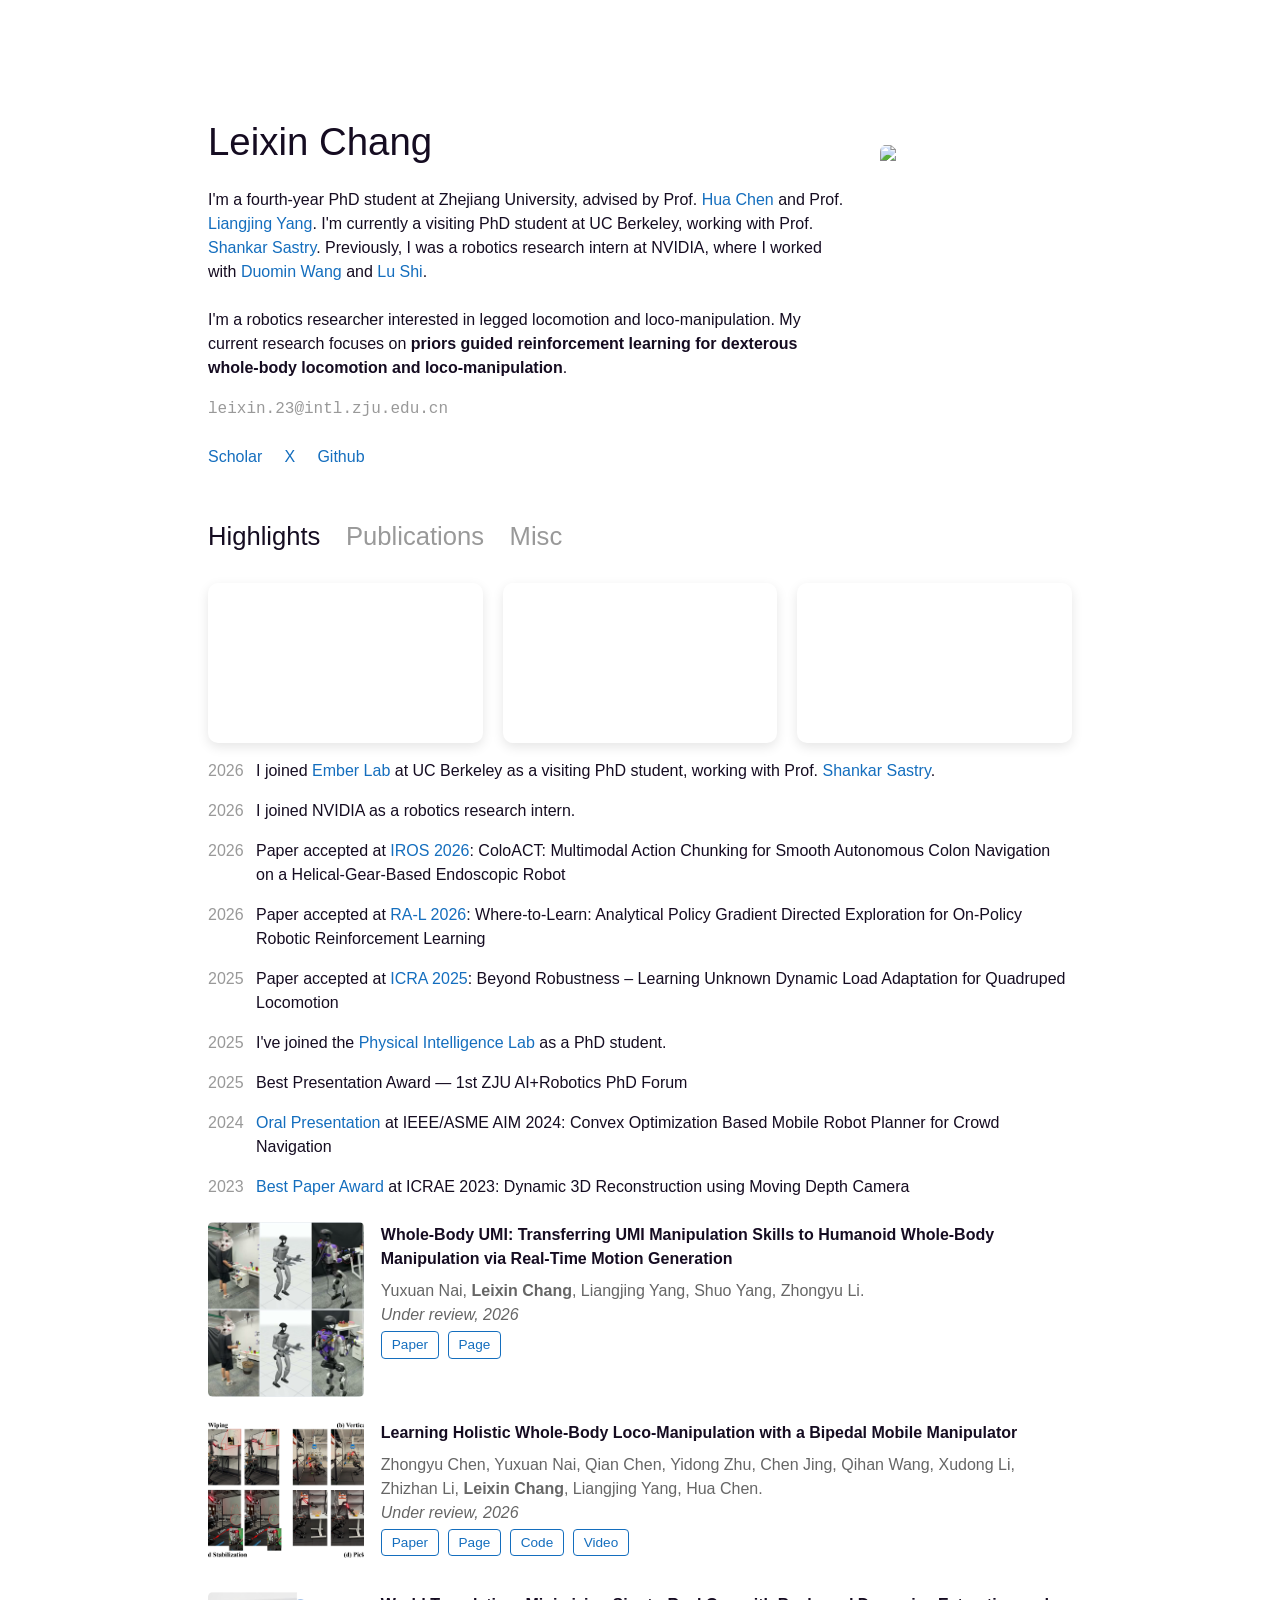
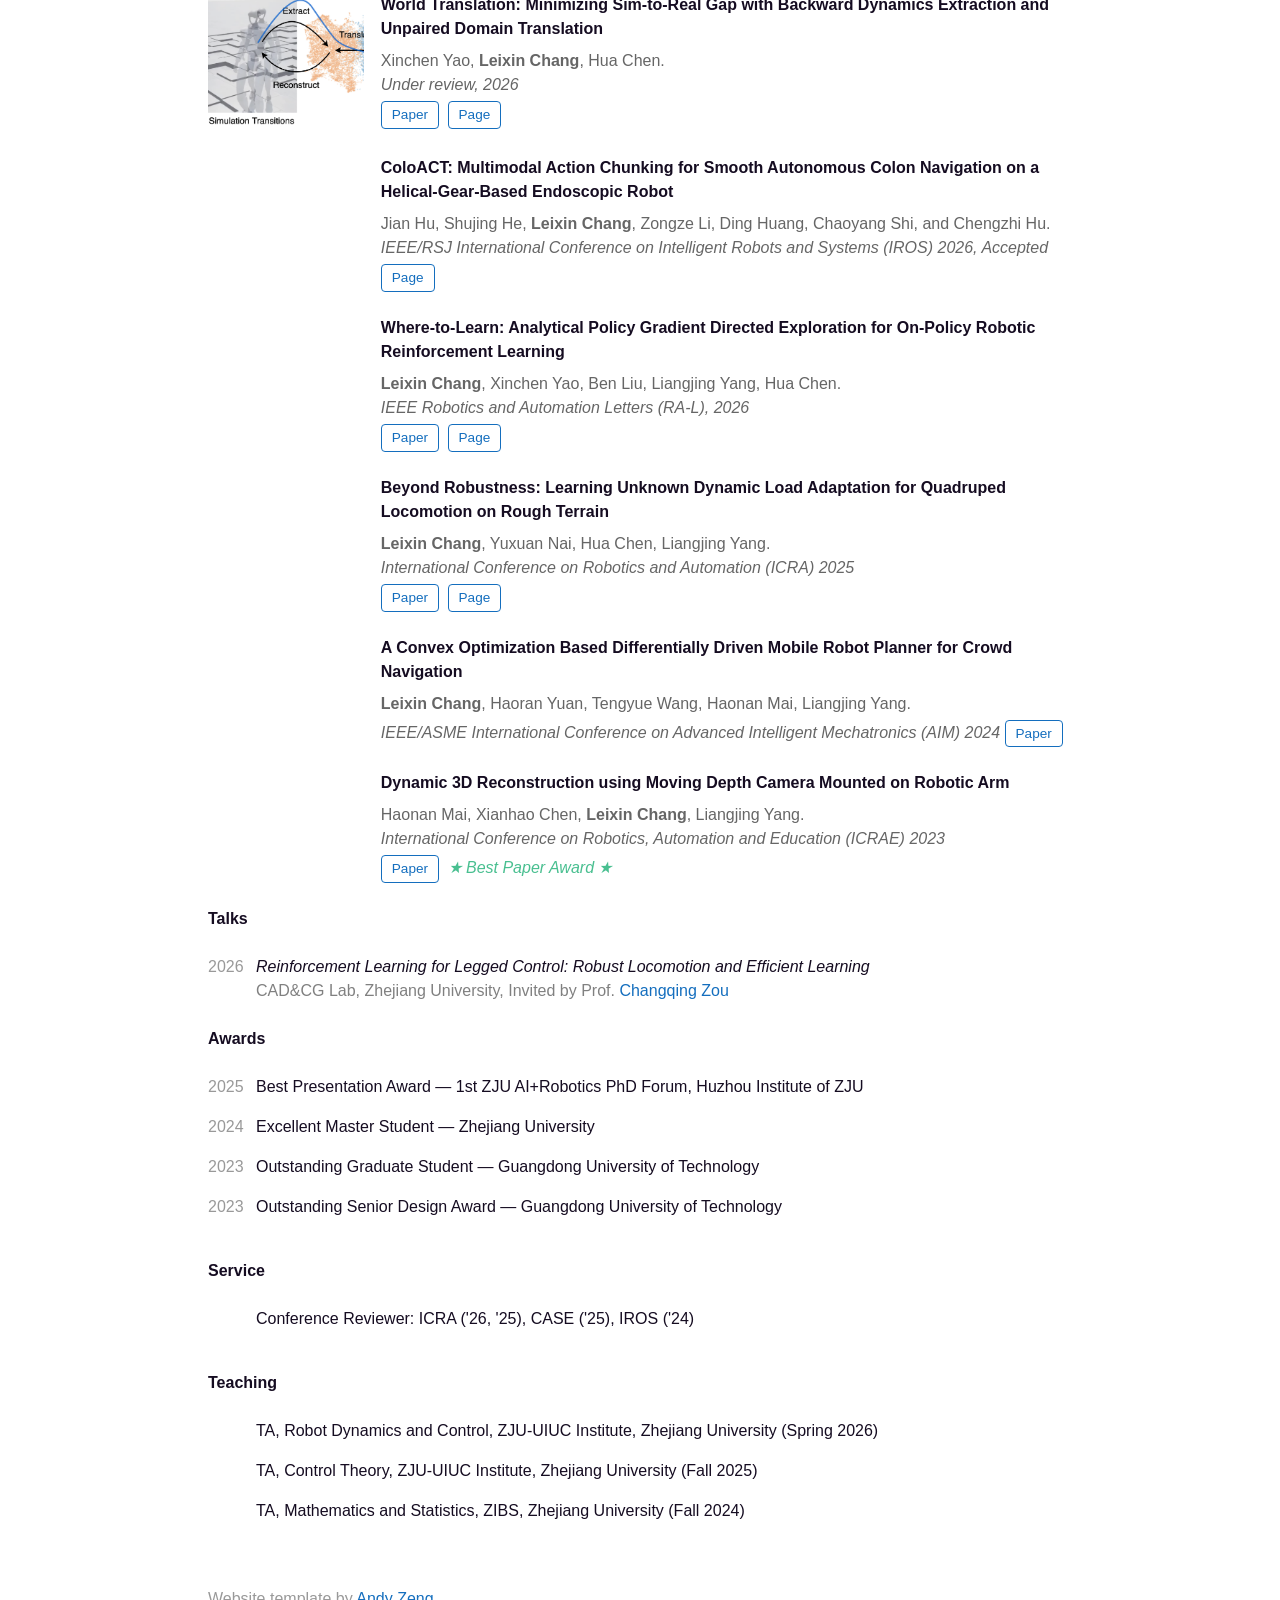
==== index.html @ c80e7ac2 "Update bio and highlights for Berkeley visit" ====
<!DOCTYPE HTML>
<html lang="en">

<head>
  <meta http-equiv="Content-Type" content="text/html; charset=UTF-8">
  <title>Leixin Chang</title>
  <meta name="author" content="Leixin Chang">
  <meta name="viewport" content="width=1000">
  <meta name="description"
    content="Leixin Chang - PhD Student at Physical Intelligence Lab, ZJU-UIUC Institute, Zhejiang University. Research in legged robots, optimal control, and deep reinforcement learning.">
  <link rel="stylesheet" type="text/css" href="stylesheet.css">
  <link rel="icon" href="images/page_icon.png" type="image/png">

</head>

<body id="body">

  <div id="main">
    <div id="intro">
      <div id="intro-text">
        <h1>Leixin Chang</h1>
        <p>
          I'm a fourth-year PhD student at Zhejiang University, advised by Prof. <a
            href="https://www.linkedin.com/in/hua-chen-608a10113/">Hua Chen</a> and Prof. <a
            href="https://rvclab.github.io/">Liangjing Yang</a>.
          I'm currently a visiting PhD student at UC Berkeley, working with Prof. <a
            href="https://www2.eecs.berkeley.edu/Faculty/Homepages/sastry.html">Shankar Sastry</a>.
          Previously, I was a robotics research intern at NVIDIA, where I worked with <a
            href="https://dorniwang.github.io/">Duomin Wang</a> and <a
            href="https://sites.google.com/view/lu-shi-robotics/home?pli=1&amp;authuser=0">Lu Shi</a>.
        </p>
        <!-- intert an empty line-->
        <br>
        <p>
          I'm a robotics researcher interested in legged locomotion and loco-manipulation.
          My current research focuses on <b>priors guided reinforcement learning for dexterous whole-body locomotion and
            loco-manipulation</b>.
        </p>

        <p style="margin-top: 1em;">
          <!-- use some special font for the address and grey color-->
          <span style="font-family: 'Courier New', Courier, monospace; color: #999999;">leixin.23@intl.zju.edu.cn</span>
        </p>
        <br>
        <!-- <a href="mailto:leixinchang666@gmail.com">Email</a>&nbsp;&nbsp;&nbsp;&nbsp; -->
        <a
          href="https://scholar.google.com/citations?user=Rc70LsQAAAAJ&hl=zh-CN&oi=ao">Scholar</a>&nbsp;&nbsp;&nbsp;&nbsp;
        <a href="https://x.com/leixinchang">X</a>&nbsp;&nbsp;&nbsp;&nbsp;
        <a href="https://github.com/Leixinjonaschang">Github</a>
        <br><br>
      </div>
      <div id="intro-image">
        <img src="images/leixin_chang.jpg">
      </div>
    </div>

    <div id="filters" class="button-group">
      <button class="button is-checked" data-filter=".highlight">Highlights</button>
      <button class="button" data-filter=".publication">Publications</button>
      <button class="button" data-filter=".misc">Misc</button>
    </div>

    <div class="grid">

      <!-- Preview Videos -->
      <div class="list-item highlight previews" data-category="highlight">
        <a href="https://leixinchang.me"><video class="preview2" playsinline="" muted="" autoplay="" loop="">
            <source src="video/humanoid_gap_traverse.mp4" type="video/mp4">
          </video></a>

        <a href="https://leixinjonaschang.github.io/leggedloadadapt.github.io/"><video class="preview1" playsinline=""
            muted="" autoplay="" loop="">
            <source src="video/load_adapt.mp4" type="video/mp4">
          </video></a>

        <a href="https://leixinchang.me"><video class="preview2" playsinline="" muted="" autoplay="" loop="">
            <source src="video/wheeled_legged_clip.mp4" type="video/mp4">
          </video></a>
      </div>

      <!-- Highlights -->
      <div class="list-item highlight" data-category="highlight">
        <p class="date">2026</p><span class="item-text">I joined <a
            href="https://ember-lab.eecs.berkeley.edu">Ember Lab</a> at UC Berkeley as a visiting PhD student, working with Prof. <a
            href="https://www2.eecs.berkeley.edu/Faculty/Homepages/sastry.html">Shankar Sastry</a>.</span>
      </div>

      <div class="list-item highlight" data-category="highlight">
        <p class="date">2026</p><span class="item-text">I joined NVIDIA as a robotics research intern.</span>
      </div>

      <div class="list-item highlight" data-category="highlight">
        <p class="date">2026</p><span class="item-text">Paper accepted at <a
            href="https://adamhu1.github.io/ColoACT/">IROS 2026</a>: ColoACT: Multimodal Action Chunking for Smooth
          Autonomous Colon Navigation on a Helical-Gear-Based Endoscopic Robot</span>
      </div>

      <div class="list-item highlight" data-category="highlight">
        <p class="date">2026</p><span class="item-text">Paper accepted at <a href="https://wheretolearn.github.io/">RA-L
            2026</a>: Where-to-Learn: Analytical Policy Gradient Directed Exploration for On-Policy Robotic
          Reinforcement Learning</span>
      </div>

      <div class="list-item highlight" data-category="highlight">
        <p class="date">2025</p><span class="item-text">Paper accepted at <a
            href="https://leixinjonaschang.github.io/leggedloadadapt.github.io/">ICRA 2025</a>: Beyond Robustness –
          Learning Unknown Dynamic Load Adaptation for Quadruped Locomotion</span>
      </div>

      <div class="list-item highlight" data-category="highlight">
        <p class="date">2025</p><span class="item-text">I've joined the <a
            href="https://physicalintelligence-lab.github.io/">Physical Intelligence Lab</a> as a PhD student.</span>
      </div>

      <div class="list-item highlight" data-category="highlight">
        <p class="date">2025</p><span class="item-text">Best Presentation Award — 1st ZJU AI+Robotics PhD Forum</span>
      </div>

      <div class="list-item highlight" data-category="highlight">
        <p class="date">2024</p><span class="item-text"><a
            href="https://ieeexplore.ieee.org/abstract/document/10637033/">Oral Presentation</a> at IEEE/ASME AIM
          2024:
          Convex Optimization Based Mobile Robot Planner for Crowd Navigation</span>
      </div>

      <div class="list-item highlight" data-category="highlight">
        <p class="date">2023</p><span class="item-text"><a href="https://leixinchang.me">Best Paper Award</a> at ICRAE
          2023: Dynamic 3D Reconstruction using Moving Depth Camera</span>
      </div>

      <!-- Publications -->
      <div class="list-item publication" data-category="publication">
        <a href="https://wholebody-umi.github.io/" class="thumbnail half-video-thumbnail">
          <video playsinline="" muted="" autoplay="" loop="" poster="images/wholebody_umi.jpg"
            aria-label="Whole-Body UMI project demonstrations">
            <source src="video/wholebody_umi.mp4" type="video/mp4">
          </video>
        </a>
        <div class="project-description">
          <h3><a href="https://wholebody-umi.github.io/">Whole-Body UMI: Transferring UMI Manipulation Skills to
              Humanoid Whole-Body Manipulation via Real-Time Motion Generation</a></h3>
          <p>
            Yuxuan Nai, <b>Leixin Chang</b>, Liangjing Yang, Shuo Yang, Zhongyu Li.<br>
            <i>Under review, 2026</i><br>
            <a class="pub-link" href="https://arxiv.org/abs/2609.22829">Paper</a>
            <a class="pub-link" href="https://wholebody-umi.github.io/">Page</a>
          </p>
        </div>
      </div>

      <div class="list-item publication" data-category="publication">
        <a href="https://wholebodyrobotics.github.io/BipedalWBC/" class="thumbnail">
          <img src="images/bipedal_wbc.jpg" alt="BipedalWBC real-world loco-manipulation demonstrations" />
        </a>
        <div class="project-description">
          <h3><a href="https://wholebodyrobotics.github.io/BipedalWBC/">Learning Holistic Whole-Body
              Loco-Manipulation with a Bipedal Mobile Manipulator</a></h3>
          <p>
            Zhongyu Chen, Yuxuan Nai, Qian Chen, Yidong Zhu, Chen Jing, Qihan Wang, Xudong Li, Zhizhan Li,
            <b>Leixin Chang</b>, Liangjing Yang, Hua Chen.<br>
            <i>Under review, 2026</i><br>
            <a class="pub-link" href="https://arxiv.org/abs/2609.18930">Paper</a>
            <a class="pub-link" href="https://wholebodyrobotics.github.io/BipedalWBC/">Page</a>
            <a class="pub-link" href="https://github.com/WholeBodyRobotics/tron1-wbc-deployment">Code</a>
            <a class="pub-link" href="https://www.youtube.com/watch?v=UVUo_AUcGBI">Video</a>
          </p>
        </div>
      </div>

      <div class="list-item publication" data-category="publication">
        <a href="https://arxiv.org/abs/2607.18154" class="thumbnail">
          <img src="images/world_translation.png" alt="World Translation sim-to-real dynamics framework" />
        </a>
        <div class="project-description">
          <h3><a href="https://arxiv.org/abs/2607.18154">World Translation: Minimizing Sim-to-Real Gap with
              Backward Dynamics Extraction and Unpaired Domain Translation</a></h3>
          <p>
            Xinchen Yao, <b>Leixin Chang</b>, Hua Chen.<br>
            <i>Under review, 2026</i><br>
            <a class="pub-link" href="https://arxiv.org/abs/2607.18154">Paper</a>
            <a class="pub-link" href="https://world-translation.github.io/world-translation-webpage/">Page</a>
          </p>
        </div>
      </div>

      <div class="list-item publication" data-category="publication">
        <a href="https://adamhu1.github.io/ColoACT/" class="thumbnail">
          <video playsinline="" muted="" autoplay="" loop="" width="180px">
            <source src="video/iros26_coloact_cover.mp4" type="video/mp4">
          </video>
        </a>
        <div class="project-description">
          <h3><a href="https://adamhu1.github.io/ColoACT/">ColoACT: Multimodal Action Chunking for Smooth Autonomous
              Colon Navigation on a Helical-Gear-Based Endoscopic Robot</a></h3>
          <p>
            Jian Hu, Shujing He, <b>Leixin Chang</b>, Zongze Li, Ding Huang, Chaoyang Shi, and Chengzhi Hu.<br>
            <i>IEEE/RSJ International Conference on Intelligent Robots and Systems (IROS) 2026, Accepted</i><br>
            <a class="pub-link" href="https://adamhu1.github.io/ColoACT/">Page</a>
          </p>
        </div>
      </div>

      <div class="list-item publication" data-category="publication">
        <a href="https://wheretolearn.github.io/" class="thumbnail">
          <img src="images/apg_aug_explore.png" alt="" />
        </a>
        <div class="project-description">
          <h3><a href="https://wheretolearn.github.io/">Where-to-Learn: Analytical Policy Gradient Directed
              Exploration
              for On-Policy Robotic Reinforcement Learning</a></h3>
          <p>
            <b>Leixin Chang</b>, Xinchen Yao, Ben Liu, Liangjing Yang, Hua Chen.<br>
            <i>IEEE Robotics and Automation Letters (RA-L), 2026</i><br>
            <a class="pub-link" href="https://arxiv.org/abs/2603.27317">Paper</a>
            <a class="pub-link" href="https://wheretolearn.github.io/">Page</a>
          </p>
        </div>
      </div>

      <div class="list-item publication" data-category="publication">
        <a href="https://leixinjonaschang.github.io/leggedloadadapt.github.io/" class="thumbnail">
          <video playsinline="" muted="" autoplay="" loop="" width="180px">
            <source src="video/load_adapt.mp4" type="video/mp4">
          </video>
        </a>
        <div class="project-description">
          <h3><a href="https://leixinjonaschang.github.io/leggedloadadapt.github.io/">Beyond Robustness: Learning
              Unknown Dynamic Load Adaptation for Quadruped Locomotion on Rough Terrain</a></h3>
          <p>
            <b>Leixin Chang</b>, Yuxuan Nai, Hua Chen, Liangjing Yang.<br>
            <i>International Conference on Robotics and Automation (ICRA) 2025</i><br>
            <a class="pub-link" href="https://arxiv.org/abs/2507.07825">Paper</a>
            <a class="pub-link" href="https://leixinjonaschang.github.io/leggedloadadapt.github.io/">Page</a>
          </p>
        </div>
      </div>

      <div class="list-item publication" data-category="publication">
        <a href="https://leixinchang.me" class="thumbnail">
          <video playsinline="" muted="" autoplay="" loop="" width="180px">
            <source src="video/convex_animation_cropped.mp4" type="video/mp4">
          </video>
        </a>
        <div class="project-description">
          <h3><a href="https://leixinchang.me">A Convex Optimization Based Differentially Driven Mobile Robot Planner
              for Crowd Navigation</a></h3>
          <p>
            <b>Leixin Chang</b>, Haoran Yuan, Tengyue Wang, Haonan Mai, Liangjing Yang.<br>
            <i>IEEE/ASME International Conference on Advanced Intelligent Mechatronics (AIM) 2024</i>
            <a class="pub-link" href="https://ieeexplore.ieee.org/abstract/document/10637033/">Paper</a>
          </p>
        </div>
      </div>

      <div class="list-item publication" data-category="publication">
        <a href="https://leixinchang.me" class="thumbnail">
          <img src="images/dyn_3drecon_icrae2023.jpg" alt="" />
        </a>
        <div class="project-description">
          <h3><a href="https://leixinchang.me">Dynamic 3D Reconstruction using Moving Depth Camera Mounted on Robotic
              Arm</a></h3>
          <p>
            Haonan Mai, Xianhao Chen, <b>Leixin Chang</b>, Liangjing Yang.<br>
            <i>International Conference on Robotics, Automation and Education (ICRAE) 2023</i><br>
            <a class="pub-link" href="https://ieeexplore.ieee.org/document/10458577">Paper</a>
            <font color="49bf9"><i>&#9733; Best Paper Award &#9733;</i></font>
          </p>
        </div>
      </div>

      <!-- Misc -->
      <div class="list-item misc" data-category="misc">
        <h3><strong>Talks</strong></h3>
      </div>
      <div class="list-item misc" data-category="misc">
        <p class="date">2026</p>
        <span class="item-text">
          <i>Reinforcement Learning for Legged Control: Robust Locomotion and Efficient Learning</i>
          <p style="color: gray;">CAD&CG Lab, Zhejiang University, Invited by Prof. <a
              href="https://changqingzou.weebly.com/">Changqing Zou</a></p>
        </span>
      </div>

      <div class="list-item misc" data-category="misc">
        <h3><strong>Awards</strong></h3>
      </div>

      <div class="list-item misc" data-category="misc">
        <p class="date">2025</p><span class="item-text">Best Presentation Award — 1st ZJU AI+Robotics PhD Forum,
          Huzhou
          Institute of ZJU</span>
      </div>

      <div class="list-item misc" data-category="misc">
        <p class="date">2024</p><span class="item-text">Excellent Master Student — Zhejiang University</span>
      </div>

      <div class="list-item misc" data-category="misc">
        <p class="date">2023</p><span class="item-text">Outstanding Graduate Student — Guangdong University of
          Technology</span>
      </div>

      <div class="list-item misc" data-category="misc">
        <p class="date">2023</p><span class="item-text">Outstanding Senior Design Award — Guangdong University of
          Technology</span>
      </div>

      <div class="list-item misc" data-category="misc" style="margin-top: 2em;">
        <h3><strong>Service</strong></h3>
      </div>

      <div class="list-item misc" data-category="misc">
        <p class="date"></p><span class="item-text">Conference Reviewer: ICRA ('26, '25), CASE ('25), IROS
          ('24)</span>
      </div>

      <div class="list-item misc" data-category="misc" style="margin-top: 2em;">
        <h3><strong>Teaching</strong></h3>
      </div>

      <div class="list-item misc" data-category="misc">
        <p class="date"></p><span class="item-text">TA, Robot Dynamics and Control, ZJU-UIUC Institute, Zhejiang
          University (Spring 2026)</span>
      </div>

      <div class="list-item misc" data-category="misc">
        <p class="date"></p><span class="item-text">TA, Control Theory, ZJU-UIUC Institute, Zhejiang University (Fall
          2025)</span>
      </div>

      <div class="list-item misc" data-category="misc">
        <p class="date"></p><span class="item-text">TA, Mathematics and Statistics, ZIBS, Zhejiang University (Fall
          2024)</span>
      </div>

    </div>

    <div id="footer">
      Website template by <a href="https://andyzeng.github.io/">Andy Zeng</a>.
    </div>

  </div>

  <!-- Isotope JS -->
  <script src="https://cdnjs.cloudflare.com/ajax/libs/jquery/3.6.1/jquery.min.js"></script>
  <script src="https://cdnjs.cloudflare.com/ajax/libs/jqueryui/1.13.2/jquery-ui.min.js"></script>
  <script src="https://unpkg.com/isotope-layout@3/dist/isotope.pkgd.min.js"></script>

  <script>
    // Isotope grid
    var $grid = $('.grid').isotope({
      itemSelector: '.list-item',
      layoutMode: 'fitRows',
      transitionDuration: 0,
      stagger: 10,
      initLayout: true,
      filter: '.highlight',
      getSortData: {
        category: '[data-category]'
      }
    });

    // Filter on button click
    $('.button-group').on('click', 'button', function () {
      var filterValue = $(this).attr('data-filter');
      $grid.isotope({ filter: filterValue });
    });

    // Change active button
    $('.button-group').each(function (i, buttonGroup) {
      var $buttonGroup = $(buttonGroup);
      $buttonGroup.on('click', 'button', function () {
        $buttonGroup.find('.is-checked').removeClass('is-checked');
        $(this).addClass('is-checked');
      });
    });
  </script>

</body>

</html>
---- stylesheet.css ----
/* CSS Reset: http://meyerweb.com/eric/tools/css/reset */

html,
body,
div,
span,
applet,
object,
iframe,
h1,
h2,
h3,
h4,
h5,
h6,
p,
blockquote,
pre,
a,
abbr,
acronym,
address,
big,
cite,
code,
del,
dfn,
em,
img,
ins,
kbd,
q,
s,
samp,
small,
strike,
strong,
sub,
sup,
tt,
var,
b,
u,
i,
center,
dl,
dt,
dd,
ol,
ul,
li,
fieldset,
form,
label,
legend,
table,
caption,
tbody,
tfoot,
thead,
tr,
th,
td,
article,
aside,
canvas,
details,
embed,
figure,
figcaption,
footer,
header,
hgroup,
menu,
nav,
output,
ruby,
section,
summary,
time,
mark,
audio,
video {
  margin: 0;
  padding: 0;
  border: 0;
  font-size: 100%;
  font: inherit;
  vertical-align: baseline;
}

/* HTML5 display-role reset for older browsers */
article,
aside,
details,
figcaption,
figure,
footer,
header,
hgroup,
menu,
nav,
section {
  display: block;
}

body {
  line-height: 1;
}

ol,
ul {
  list-style: none;
}

blockquote,
q {
  quotes: none;
}

blockquote:before,
blockquote:after,
q:before,
q:after {
  content: '';
  content: none;
}

table {
  border-collapse: collapse;
  border-spacing: 0;
}

/**************************************************/
/* User's color scheme applied to Andy Zeng template */

#body {
  font-family: 'Asap', roboto, sans-serif;
  font-size: 1em;
  line-height: 1.5em;
  color: #150c21;
  background-color: #ffffff;
}

#main {
  width: 54em;
  margin: 0px auto;
  position: relative;
  min-height: 100vh;
}

a {
  text-decoration: none;
  color: #146ebe;
}

a:hover {
  text-decoration: none;
  border-bottom: 1px solid #146ebe;
}

i {
  font-style: italic;
}

strong,
b {
  font-weight: 700;
}

h3 {
  font-size: 1.2em;
  font-weight: 700;
  margin: 0.5em 0;
}

h1 {
  font-size: 2.4em;
  line-height: 2.4em;
  font-weight: 500;
}

/**************************************************/
/* Profile image and description. */

#intro {
  padding-top: 6em;
  display: flex;
}

#intro-text {
  width: 40em;
  float: left;
}

#intro-image {
  margin: 3em 0 0 2em;
  width: 12em;
  height: 12em;
  float: left;
  overflow: hidden;
  border-radius: 0.5em;
}

#intro-image img {
  width: 12em;
}

/**************************************************/
/* Section buttons. */

#menu {
  display: flex;
}

.menu-item {
  float: left;
  margin-right: 2em;
}

h2 {
  font-size: 1.6em;
  line-height: 2.4em;
  margin-top: 0.5em;
  color: #999;
}

.selected h2 {
  color: #150c21;
}

.button {
  display: inline-block;
  cursor: pointer;
  border: none;
  background: none;
  color: #999;
  font-size: 1.6em;
  line-height: 2.4em;
  margin-top: 0.5em;
  margin-right: 1em;
  float: left;
  padding: 0;
}

.button:hover {
  color: #150c21;
}

.button:active,
.button.is-checked {
  color: #150c21;
}

.button-group:after {
  content: '';
  display: block;
  clear: both;
}

/**************************************************/
/* Isotope grid list of items. */

.grid {
  padding-bottom: 6em;
}

/* clear fix */
.grid:after {
  content: '';
  display: block;
  clear: both;
}

.description {
  margin-bottom: 1em;
  padding-bottom: 0.5em;
}

.list-item {
  width: 100%;
  line-height: 1.5em;
  margin-top: 1em;
  display: flex;
  flex-wrap: wrap;
}

.list-item p.date {
  flex-shrink: 0;
  width: 3em;
  color: #999;
}

.list-item .item-text {
  flex: 1;
}

/**************************************************/
/* Gallery of preview videos. */

.previews {
  display: flex;
  flex-wrap: nowrap;
  justify-content: flex-start;
  gap: 20px;
  height: 10em;
}

.previews video {
  height: 10em;
  display: block;
}

.previews a {
  display: block;
  border-radius: 10px;
  box-shadow: 0 4px 12px rgba(0, 0, 0, 0.1);
  overflow: hidden;
  height: 10em;
}

.previews a:hover {
  border: none;
}

/**************************************************/
/* Buttons for showing more or less highlights. */

.toggle-button {
  margin-top: 1em;
}

.toggle-button a {
  color: #999;
}

.toggle-button a:hover {
  color: #146ebe;
}

/**************************************************/
/* Publication details (thumbnail media, title, and description). */

.thumbnail {
  width: 18%;
  float: left;
  margin-right: 2%;
}

.thumbnail:hover {
  border-bottom: none;
}

.thumbnail img {
  margin-top: 0.4em;
  border-radius: 5px;
  width: 100%;
  height: auto;
}

.thumbnail video {
  margin-top: 0.4em;
  border-radius: 5px;
  width: 100%;
  height: 100%;
}

/* Show the left half of the wide Whole-Body UMI hero video as a portrait cover. */
.half-video-thumbnail {
  position: relative;
  aspect-ratio: 8 / 9;
  margin-top: 0.4em;
  overflow: hidden;
  border-radius: 5px;
}

.half-video-thumbnail video {
  position: absolute;
  top: 0;
  left: 0;
  width: 200%;
  max-width: none;
  height: 100%;
  margin-top: 0;
  border-radius: 0;
}

h3 {
  font-size: 1em;
  line-height: 1.5em;
}

h3 a {
  color: #150c21;
}

h3 a:hover {
  color: #146ebe;
}

.publication {
  margin-bottom: 0.5em;
}

.publication p {
  font-size: 1em;
  line-height: 1.5em;
  color: #666;
}

.project-description {
  width: 80%;
  float: left;
}

/**************************************************/
/* Publication link buttons. */

.pub-link {
  display: inline-block;
  padding: 2px 10px;
  margin-right: 4px;
  margin-top: 4px;
  border: 1px solid #146ebe;
  border-radius: 4px;
  color: #146ebe;
  font-size: 0.85em;
  line-height: 1.6em;
  text-decoration: none;
  transition: background-color 0.2s, color 0.2s;
}

.pub-link:hover {
  background-color: #146ebe;
  color: #fff;
  border-bottom: 1px solid #146ebe;
}

/**************************************************/
/* Subtle footer at the bottom of the page. */

#footer {
  color: #999;
  position: absolute;
  bottom: 0;
  line-height: 2.5em;
}
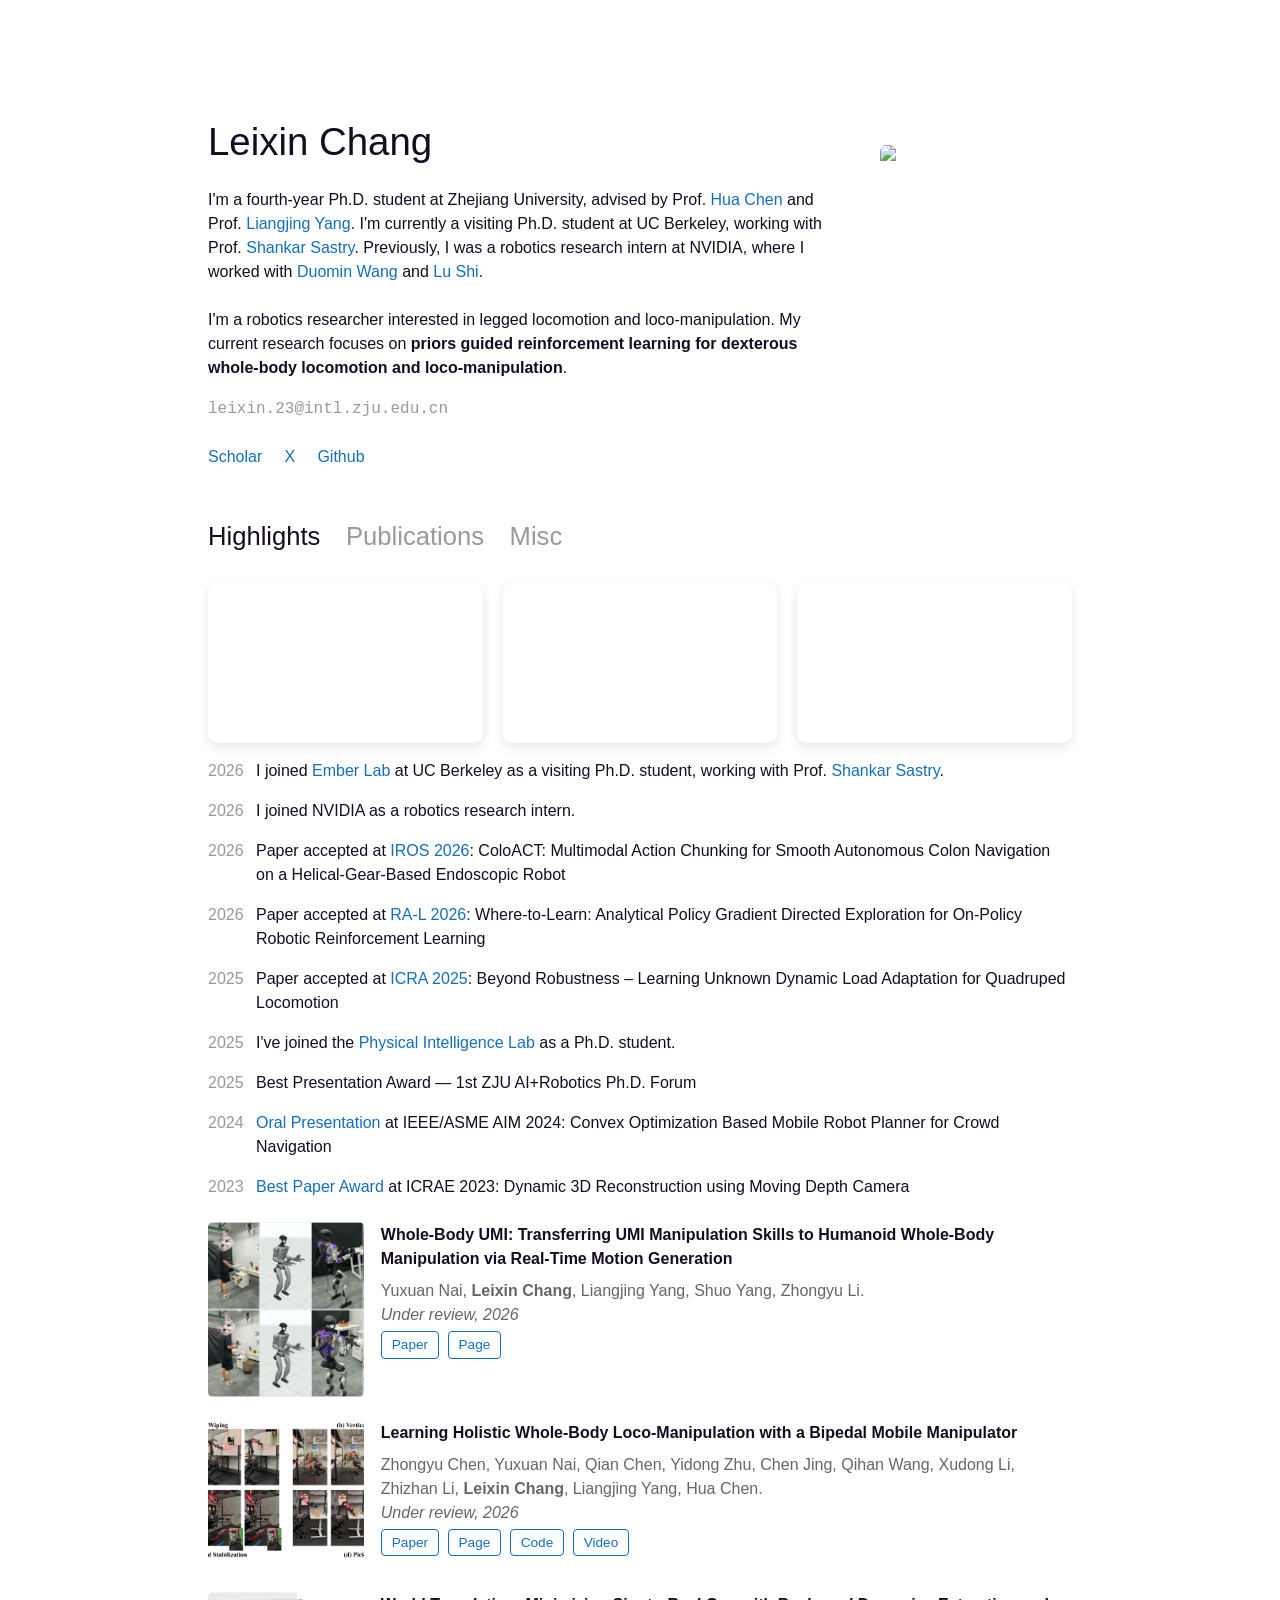
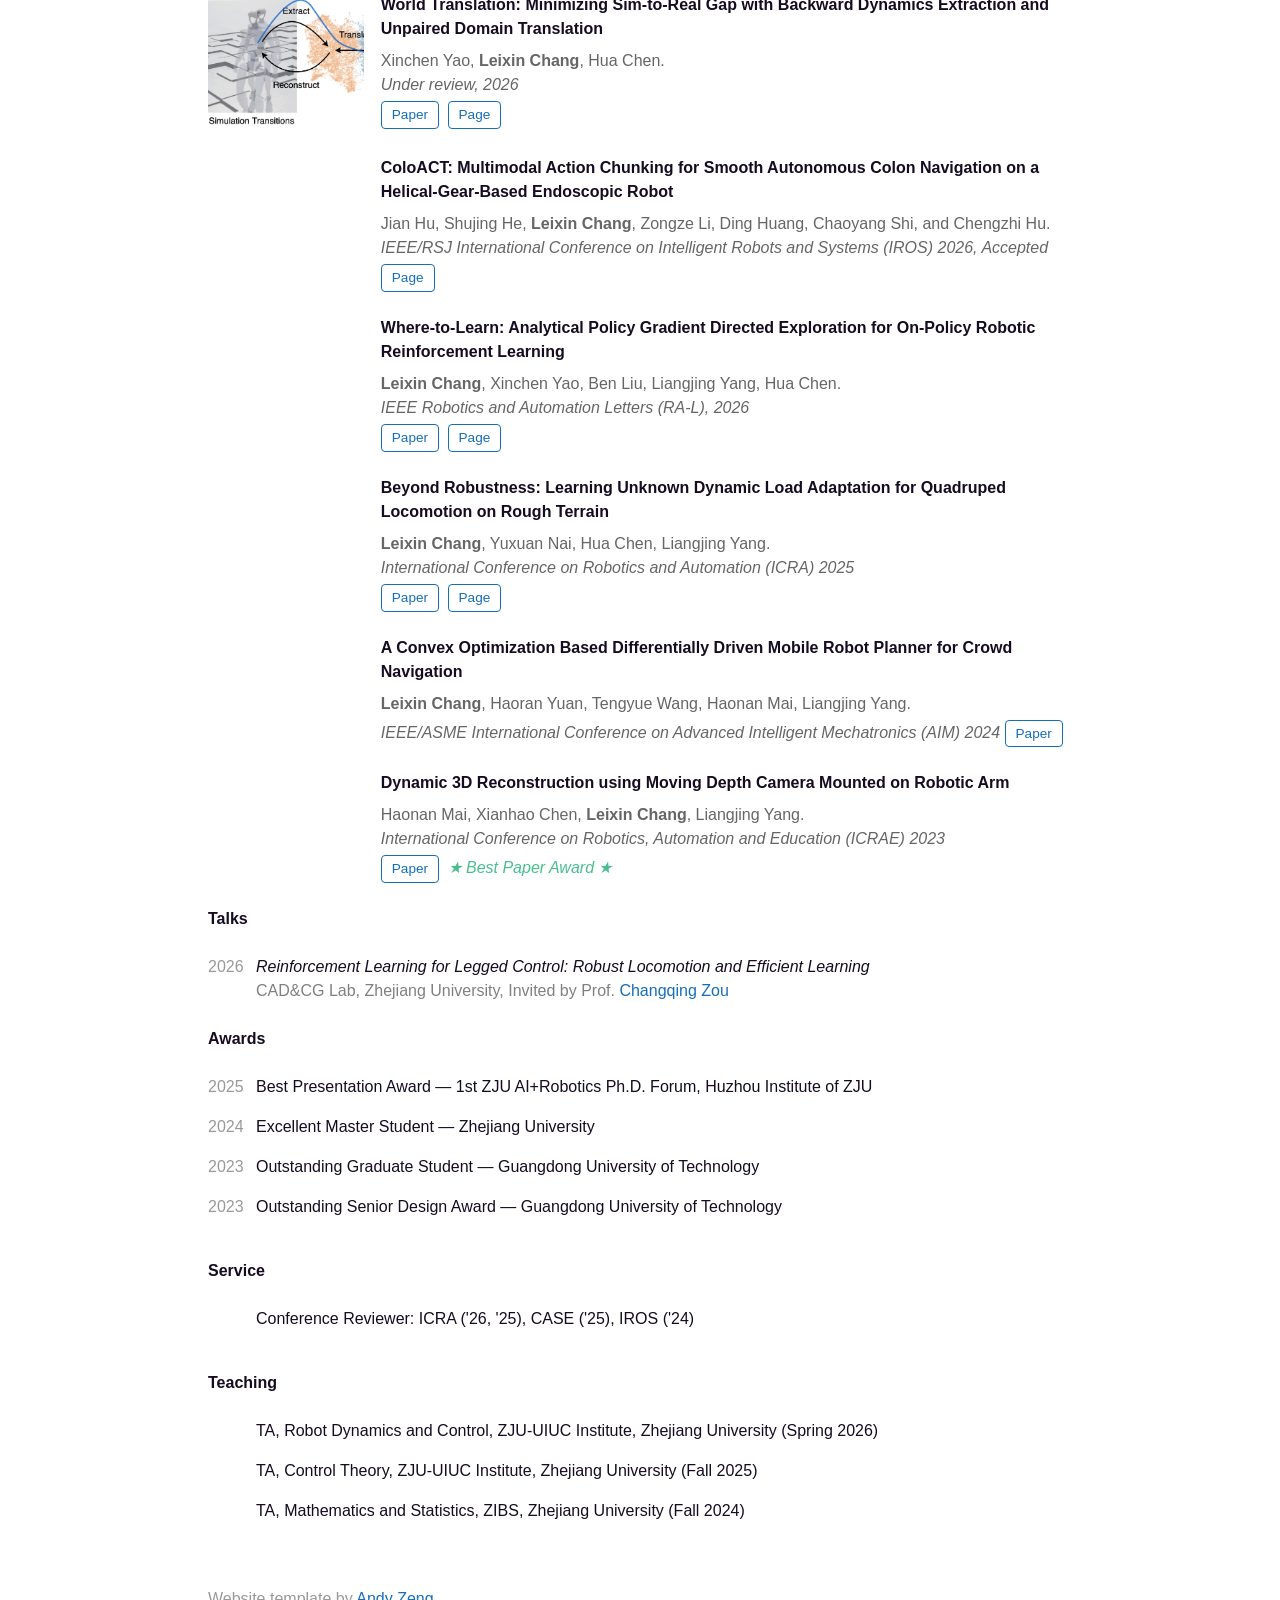
==== commit d57f152d: "Standardize Ph.D. spelling across website" ====
--- a/index.html
+++ b/index.html
@@ -7,7 +7,7 @@
   <meta name="author" content="Leixin Chang">
   <meta name="viewport" content="width=1000">
   <meta name="description"
-    content="Leixin Chang - PhD Student at Physical Intelligence Lab, ZJU-UIUC Institute, Zhejiang University. Research in legged robots, optimal control, and deep reinforcement learning.">
+    content="Leixin Chang - Ph.D. Student at Physical Intelligence Lab, ZJU-UIUC Institute, Zhejiang University. Research in legged robots, optimal control, and deep reinforcement learning.">
   <link rel="stylesheet" type="text/css" href="stylesheet.css">
   <link rel="icon" href="images/page_icon.png" type="image/png">
 
@@ -20,10 +20,10 @@
       <div id="intro-text">
         <h1>Leixin Chang</h1>
         <p>
-          I'm a fourth-year PhD student at Zhejiang University, advised by Prof. <a
+          I'm a fourth-year Ph.D. student at Zhejiang University, advised by Prof. <a
             href="https://www.linkedin.com/in/hua-chen-608a10113/">Hua Chen</a> and Prof. <a
             href="https://rvclab.github.io/">Liangjing Yang</a>.
-          I'm currently a visiting PhD student at UC Berkeley, working with Prof. <a
+          I'm currently a visiting Ph.D. student at UC Berkeley, working with Prof. <a
             href="https://www2.eecs.berkeley.edu/Faculty/Homepages/sastry.html">Shankar Sastry</a>.
           Previously, I was a robotics research intern at NVIDIA, where I worked with <a
             href="https://dorniwang.github.io/">Duomin Wang</a> and <a
@@ -81,7 +81,7 @@
       <!-- Highlights -->
       <div class="list-item highlight" data-category="highlight">
         <p class="date">2026</p><span class="item-text">I joined <a
-            href="https://ember-lab.eecs.berkeley.edu">Ember Lab</a> at UC Berkeley as a visiting PhD student, working with Prof. <a
+            href="https://ember-lab.eecs.berkeley.edu">Ember Lab</a> at UC Berkeley as a visiting Ph.D. student, working with Prof. <a
             href="https://www2.eecs.berkeley.edu/Faculty/Homepages/sastry.html">Shankar Sastry</a>.</span>
       </div>
 
@@ -109,11 +109,11 @@
 
       <div class="list-item highlight" data-category="highlight">
         <p class="date">2025</p><span class="item-text">I've joined the <a
-            href="https://physicalintelligence-lab.github.io/">Physical Intelligence Lab</a> as a PhD student.</span>
-      </div>
-
-      <div class="list-item highlight" data-category="highlight">
-        <p class="date">2025</p><span class="item-text">Best Presentation Award — 1st ZJU AI+Robotics PhD Forum</span>
+            href="https://physicalintelligence-lab.github.io/">Physical Intelligence Lab</a> as a Ph.D. student.</span>
+      </div>
+
+      <div class="list-item highlight" data-category="highlight">
+        <p class="date">2025</p><span class="item-text">Best Presentation Award — 1st ZJU AI+Robotics Ph.D. Forum</span>
       </div>
 
       <div class="list-item highlight" data-category="highlight">
@@ -286,7 +286,7 @@
       </div>
 
       <div class="list-item misc" data-category="misc">
-        <p class="date">2025</p><span class="item-text">Best Presentation Award — 1st ZJU AI+Robotics PhD Forum,
+        <p class="date">2025</p><span class="item-text">Best Presentation Award — 1st ZJU AI+Robotics Ph.D. Forum,
           Huzhou
           Institute of ZJU</span>
       </div>
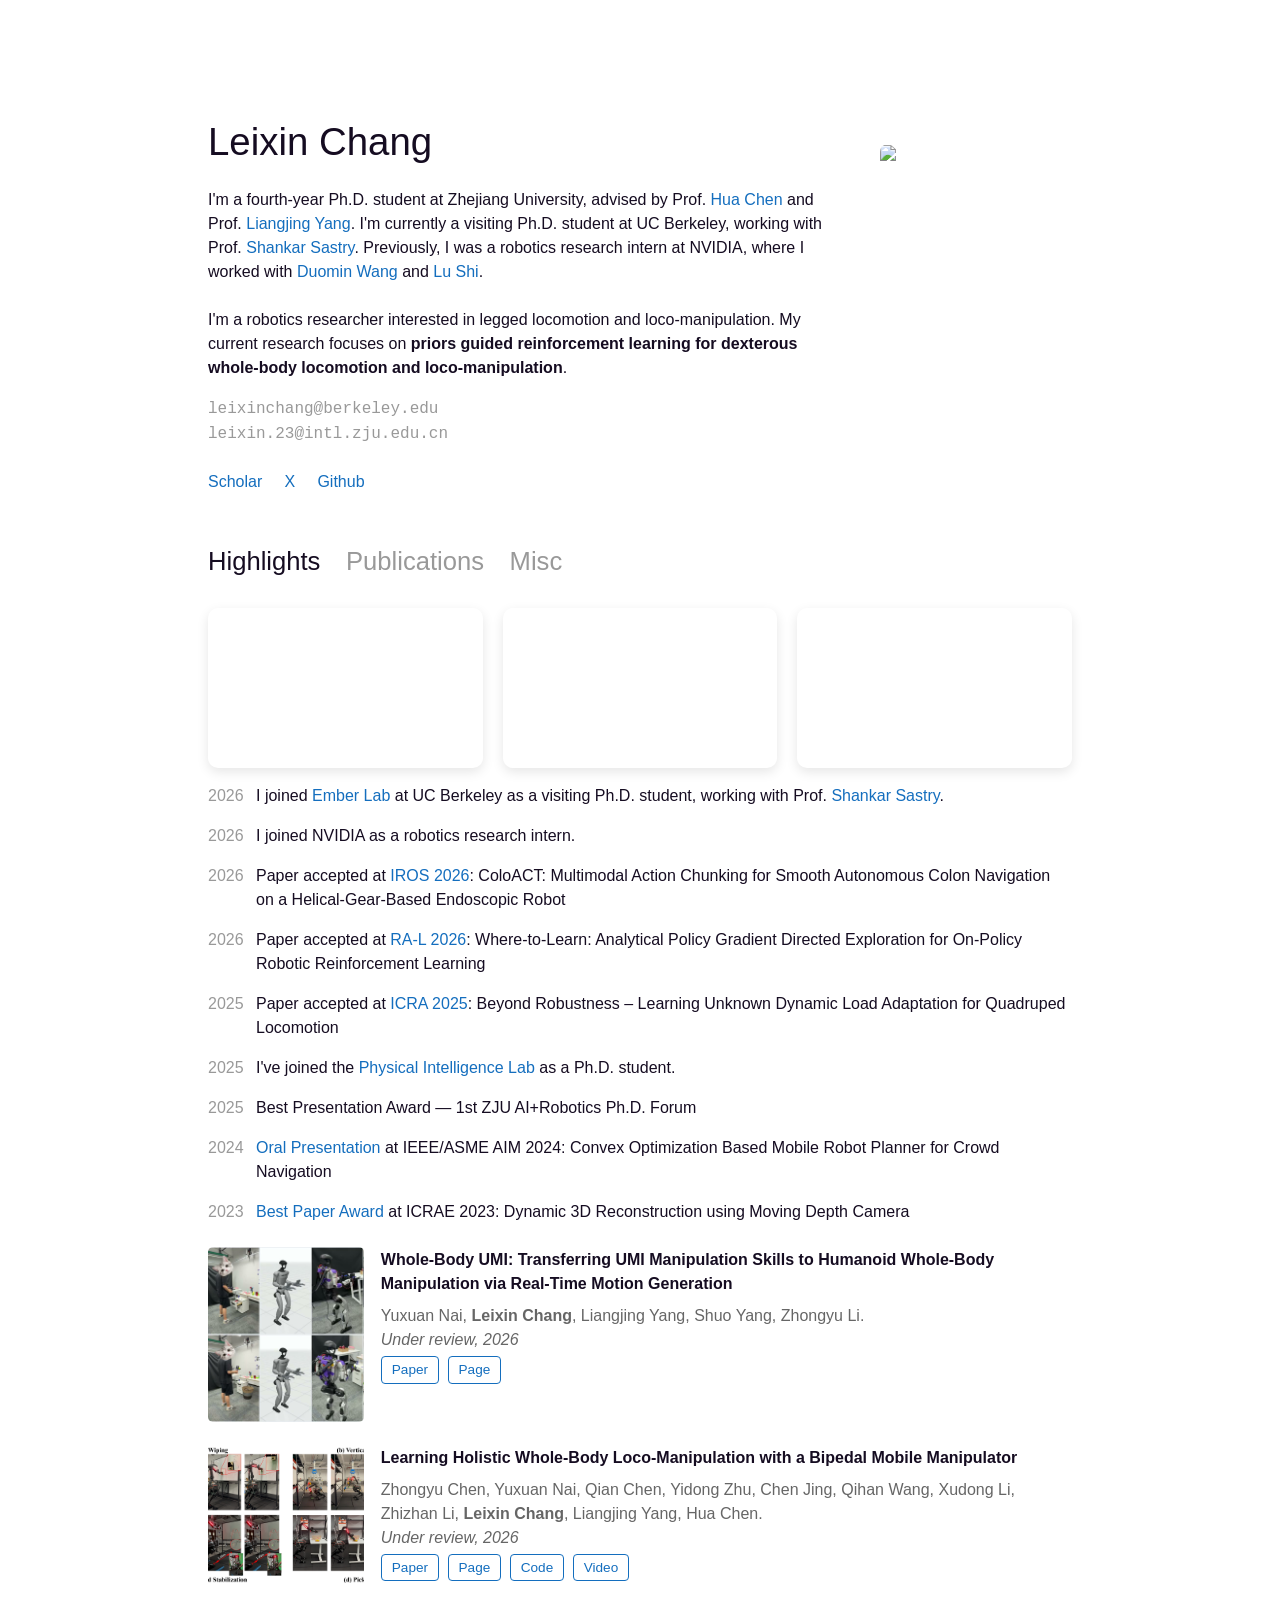
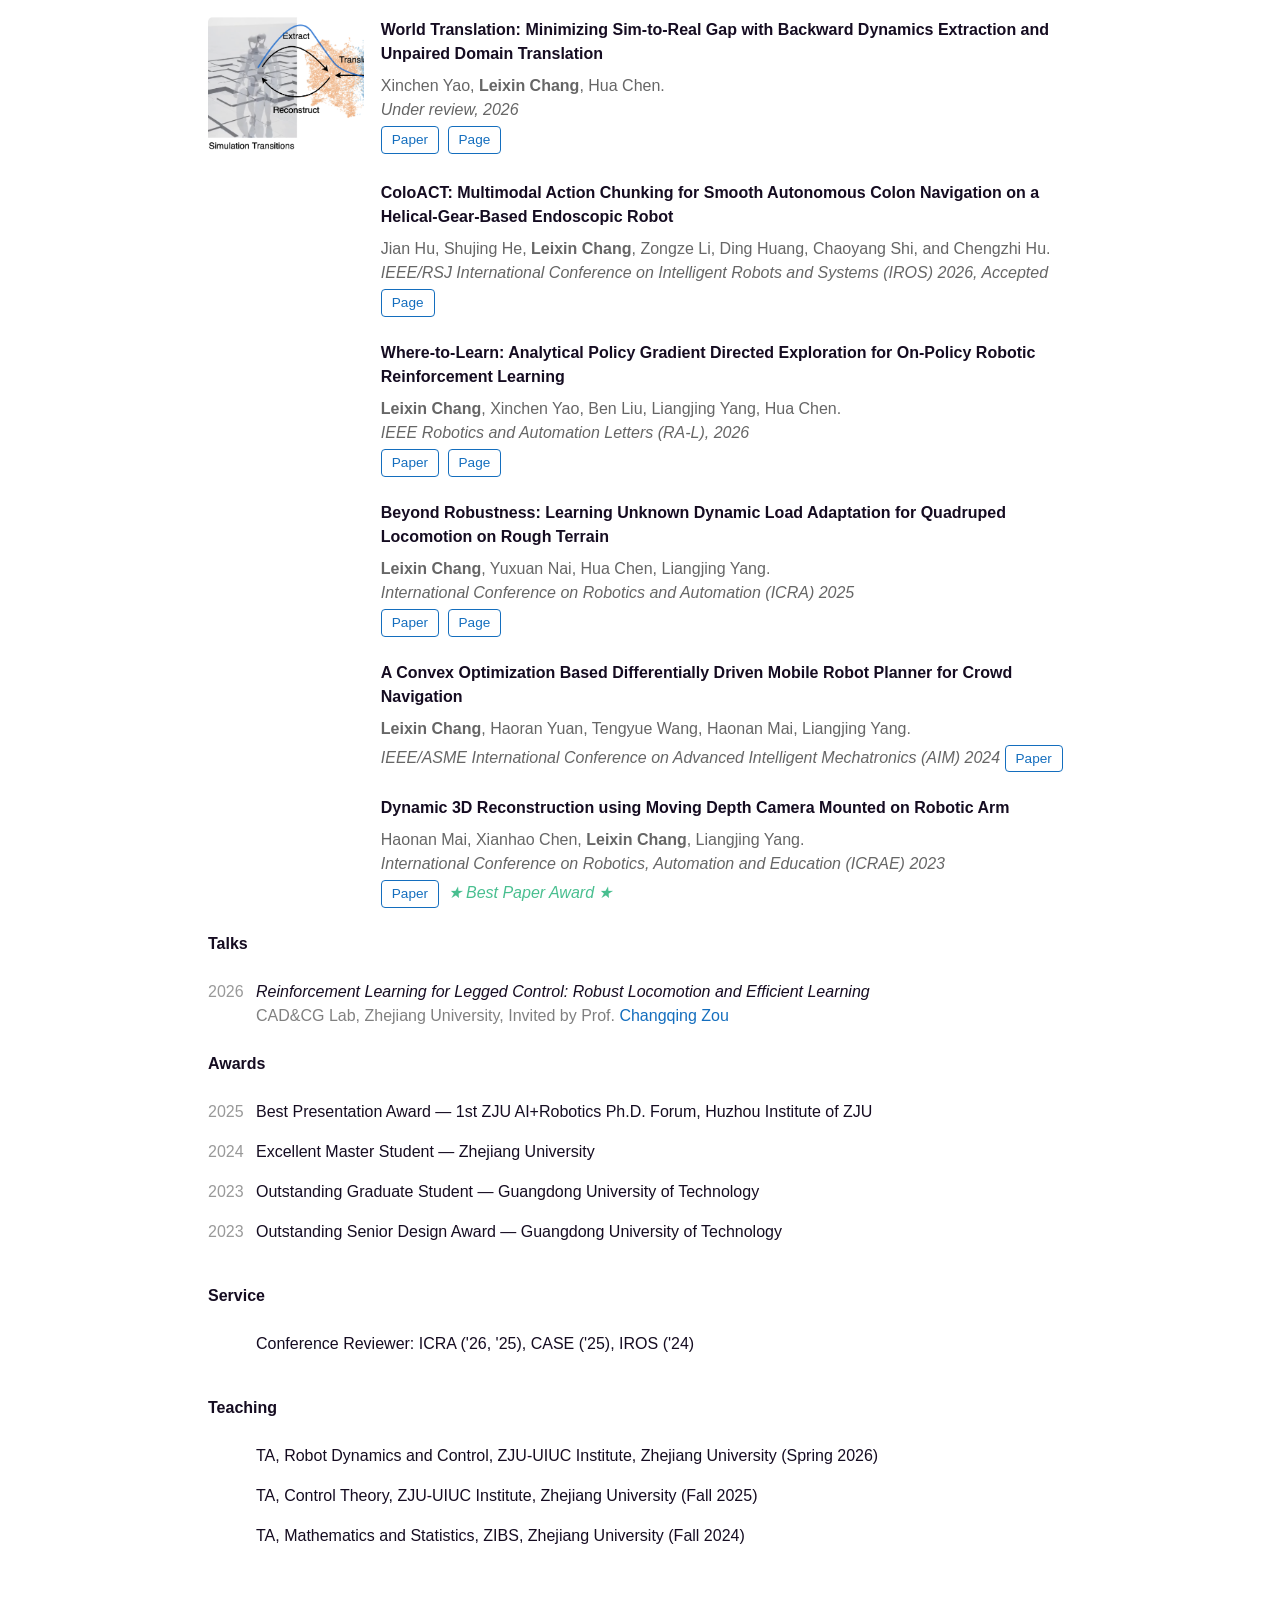
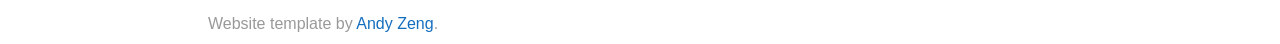
==== commit 3e8f4cb7: "Add Berkeley email to contact details" ====
--- a/index.html
+++ b/index.html
@@ -39,6 +39,7 @@
 
         <p style="margin-top: 1em;">
           <!-- use some special font for the address and grey color-->
+          <span style="font-family: 'Courier New', Courier, monospace; color: #999999;">leixinchang@berkeley.edu</span><br>
           <span style="font-family: 'Courier New', Courier, monospace; color: #999999;">leixin.23@intl.zju.edu.cn</span>
         </p>
         <br>
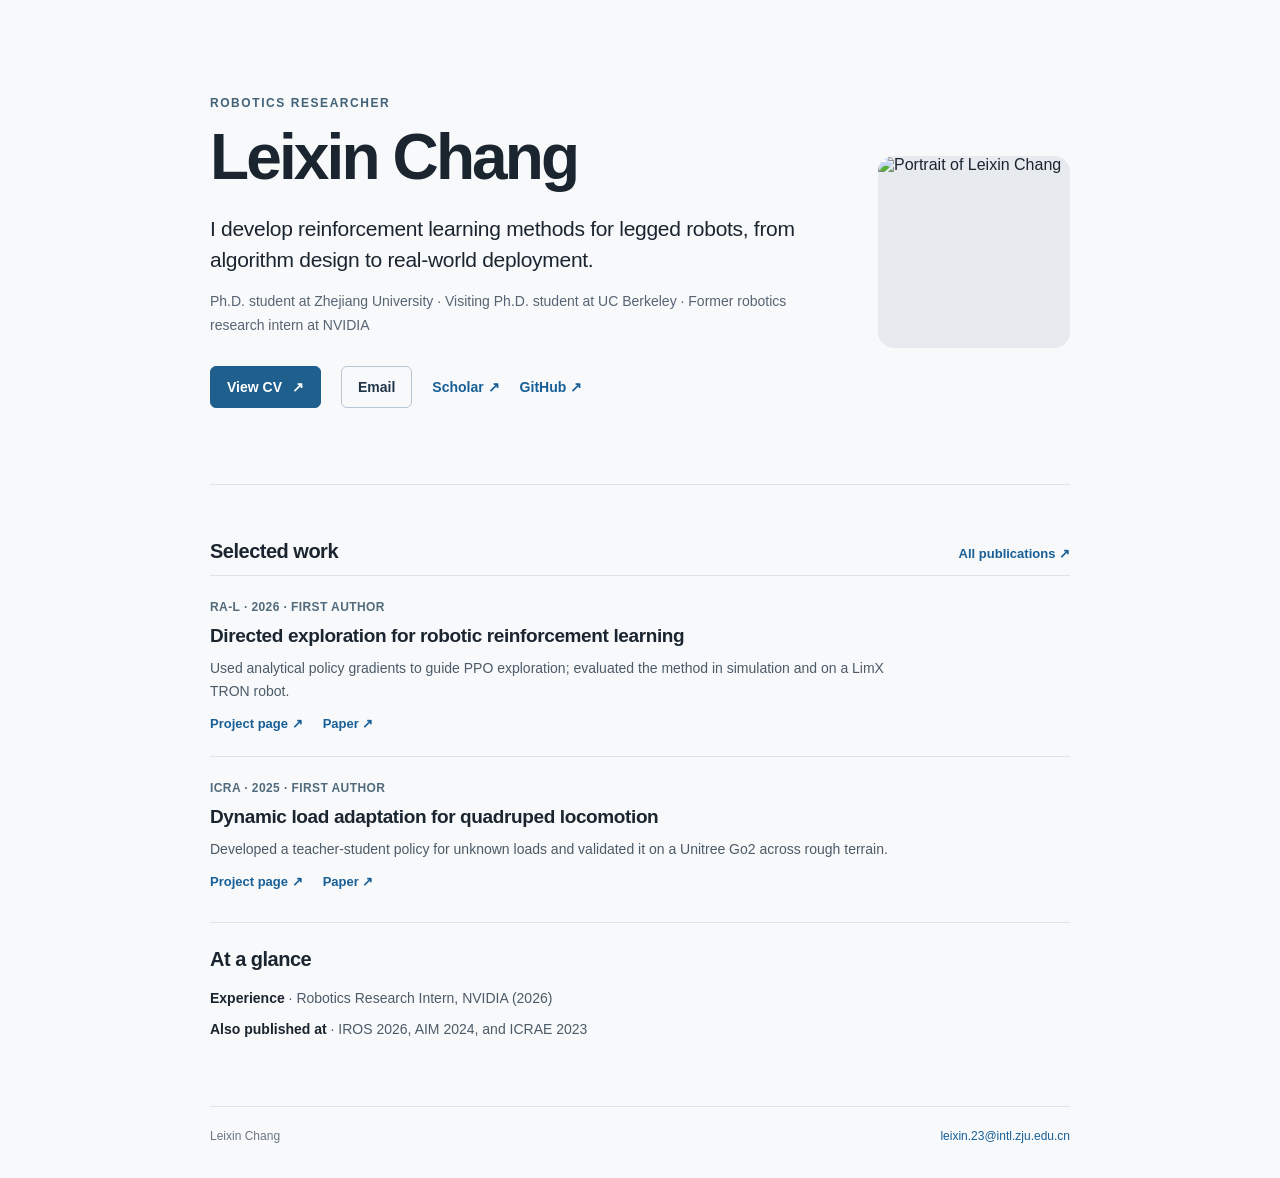
==== commit 8ad498e4: "Simplify homepage for recruiting visitors" ====
--- a/index.html
+++ b/index.html
@@ -1,382 +1,61 @@
-<!DOCTYPE HTML>
+<!doctype html>
 <html lang="en">
+<head>
+  <meta charset="utf-8">
+  <meta name="viewport" content="width=device-width, initial-scale=1">
+  <meta name="description" content="Leixin Chang is a robotics researcher working on reinforcement learning for legged locomotion and loco-manipulation.">
+  <meta name="theme-color" content="#f8f9fb">
+  <title>Leixin Chang · Robotics Researcher</title>
+  <link rel="icon" href="images/page_icon.png" type="image/png">
+  <link rel="stylesheet" href="stylesheet.css">
+</head>
+<body>
+  <main class="page">
+    <header class="hero">
+      <div class="hero-copy">
+        <p class="eyebrow">Robotics researcher</p>
+        <h1>Leixin Chang</h1>
+        <p class="lead">I develop reinforcement learning methods for legged robots, from algorithm design to real-world deployment.</p>
+        <p class="affiliation">Ph.D. student at Zhejiang University · Visiting Ph.D. student at UC Berkeley · Former robotics research intern at NVIDIA</p>
+        <nav class="primary-links" aria-label="Profile links">
+          <a class="button primary" href="cv.pdf">View CV <span aria-hidden="true">↗</span></a>
+          <a class="button" href="mailto:leixin.23@intl.zju.edu.cn">Email</a>
+          <a class="text-link" href="https://scholar.google.com/citations?user=Rc70LsQAAAAJ">Scholar <span aria-hidden="true">↗</span></a>
+          <a class="text-link" href="https://github.com/Leixinjonaschang">GitHub <span aria-hidden="true">↗</span></a>
+        </nav>
+      </div>
+      <img class="portrait" src="images/leixin_chang.jpg" alt="Portrait of Leixin Chang" width="192" height="192">
+    </header>
 
-<head>
-  <meta http-equiv="Content-Type" content="text/html; charset=UTF-8">
-  <title>Leixin Chang</title>
-  <meta name="author" content="Leixin Chang">
-  <meta name="viewport" content="width=1000">
-  <meta name="description"
-    content="Leixin Chang - Ph.D. Student at Physical Intelligence Lab, ZJU-UIUC Institute, Zhejiang University. Research in legged robots, optimal control, and deep reinforcement learning.">
-  <link rel="stylesheet" type="text/css" href="stylesheet.css">
-  <link rel="icon" href="images/page_icon.png" type="image/png">
+    <section class="work" aria-labelledby="work-title">
+      <div class="section-heading">
+        <h2 id="work-title">Selected work</h2>
+        <a href="https://scholar.google.com/citations?user=Rc70LsQAAAAJ">All publications <span aria-hidden="true">↗</span></a>
+      </div>
+      <article class="work-item">
+        <div class="work-meta">RA-L · 2026 · First author</div>
+        <h3>Directed exploration for robotic reinforcement learning</h3>
+        <p>Used analytical policy gradients to guide PPO exploration; evaluated the method in simulation and on a LimX TRON robot.</p>
+        <div class="work-links"><a href="https://wheretolearn.github.io/">Project page <span aria-hidden="true">↗</span></a><a href="https://arxiv.org/abs/2603.27317">Paper <span aria-hidden="true">↗</span></a></div>
+      </article>
+      <article class="work-item">
+        <div class="work-meta">ICRA · 2025 · First author</div>
+        <h3>Dynamic load adaptation for quadruped locomotion</h3>
+        <p>Developed a teacher-student policy for unknown loads and validated it on a Unitree Go2 across rough terrain.</p>
+        <div class="work-links"><a href="https://leixinjonaschang.github.io/leggedloadadapt.github.io/">Project page <span aria-hidden="true">↗</span></a><a href="https://arxiv.org/abs/2507.07825">Paper <span aria-hidden="true">↗</span></a></div>
+      </article>
+    </section>
 
-</head>
+    <section class="more" aria-labelledby="more-title">
+      <h2 id="more-title">At a glance</h2>
+      <p><strong>Experience</strong> · Robotics Research Intern, NVIDIA (2026)</p>
+      <p><strong>Also published at</strong> · IROS 2026, AIM 2024, and ICRAE 2023</p>
+    </section>
 
-<body id="body">
-
-  <div id="main">
-    <div id="intro">
-      <div id="intro-text">
-        <h1>Leixin Chang</h1>
-        <p>
-          I'm a fourth-year Ph.D. student at Zhejiang University, advised by Prof. <a
-            href="https://www.linkedin.com/in/hua-chen-608a10113/">Hua Chen</a> and Prof. <a
-            href="https://rvclab.github.io/">Liangjing Yang</a>.
-          I'm currently a visiting Ph.D. student at UC Berkeley, working with Prof. <a
-            href="https://www2.eecs.berkeley.edu/Faculty/Homepages/sastry.html">Shankar Sastry</a>.
-          Previously, I was a robotics research intern at NVIDIA, where I worked with <a
-            href="https://dorniwang.github.io/">Duomin Wang</a> and <a
-            href="https://sites.google.com/view/lu-shi-robotics/home?pli=1&amp;authuser=0">Lu Shi</a>.
-        </p>
-        <!-- intert an empty line-->
-        <br>
-        <p>
-          I'm a robotics researcher interested in legged locomotion and loco-manipulation.
-          My current research focuses on <b>priors guided reinforcement learning for dexterous whole-body locomotion and
-            loco-manipulation</b>.
-        </p>
-
-        <p style="margin-top: 1em;">
-          <!-- use some special font for the address and grey color-->
-          <span style="font-family: 'Courier New', Courier, monospace; color: #999999;">leixinchang@berkeley.edu</span><br>
-          <span style="font-family: 'Courier New', Courier, monospace; color: #999999;">leixin.23@intl.zju.edu.cn</span>
-        </p>
-        <br>
-        <!-- <a href="mailto:leixinchang666@gmail.com">Email</a>&nbsp;&nbsp;&nbsp;&nbsp; -->
-        <a
-          href="https://scholar.google.com/citations?user=Rc70LsQAAAAJ&hl=zh-CN&oi=ao">Scholar</a>&nbsp;&nbsp;&nbsp;&nbsp;
-        <a href="https://x.com/leixinchang">X</a>&nbsp;&nbsp;&nbsp;&nbsp;
-        <a href="https://github.com/Leixinjonaschang">Github</a>
-        <br><br>
-      </div>
-      <div id="intro-image">
-        <img src="images/leixin_chang.jpg">
-      </div>
-    </div>
-
-    <div id="filters" class="button-group">
-      <button class="button is-checked" data-filter=".highlight">Highlights</button>
-      <button class="button" data-filter=".publication">Publications</button>
-      <button class="button" data-filter=".misc">Misc</button>
-    </div>
-
-    <div class="grid">
-
-      <!-- Preview Videos -->
-      <div class="list-item highlight previews" data-category="highlight">
-        <a href="https://leixinchang.me"><video class="preview2" playsinline="" muted="" autoplay="" loop="">
-            <source src="video/humanoid_gap_traverse.mp4" type="video/mp4">
-          </video></a>
-
-        <a href="https://leixinjonaschang.github.io/leggedloadadapt.github.io/"><video class="preview1" playsinline=""
-            muted="" autoplay="" loop="">
-            <source src="video/load_adapt.mp4" type="video/mp4">
-          </video></a>
-
-        <a href="https://leixinchang.me"><video class="preview2" playsinline="" muted="" autoplay="" loop="">
-            <source src="video/wheeled_legged_clip.mp4" type="video/mp4">
-          </video></a>
-      </div>
-
-      <!-- Highlights -->
-      <div class="list-item highlight" data-category="highlight">
-        <p class="date">2026</p><span class="item-text">I joined <a
-            href="https://ember-lab.eecs.berkeley.edu">Ember Lab</a> at UC Berkeley as a visiting Ph.D. student, working with Prof. <a
-            href="https://www2.eecs.berkeley.edu/Faculty/Homepages/sastry.html">Shankar Sastry</a>.</span>
-      </div>
-
-      <div class="list-item highlight" data-category="highlight">
-        <p class="date">2026</p><span class="item-text">I joined NVIDIA as a robotics research intern.</span>
-      </div>
-
-      <div class="list-item highlight" data-category="highlight">
-        <p class="date">2026</p><span class="item-text">Paper accepted at <a
-            href="https://adamhu1.github.io/ColoACT/">IROS 2026</a>: ColoACT: Multimodal Action Chunking for Smooth
-          Autonomous Colon Navigation on a Helical-Gear-Based Endoscopic Robot</span>
-      </div>
-
-      <div class="list-item highlight" data-category="highlight">
-        <p class="date">2026</p><span class="item-text">Paper accepted at <a href="https://wheretolearn.github.io/">RA-L
-            2026</a>: Where-to-Learn: Analytical Policy Gradient Directed Exploration for On-Policy Robotic
-          Reinforcement Learning</span>
-      </div>
-
-      <div class="list-item highlight" data-category="highlight">
-        <p class="date">2025</p><span class="item-text">Paper accepted at <a
-            href="https://leixinjonaschang.github.io/leggedloadadapt.github.io/">ICRA 2025</a>: Beyond Robustness –
-          Learning Unknown Dynamic Load Adaptation for Quadruped Locomotion</span>
-      </div>
-
-      <div class="list-item highlight" data-category="highlight">
-        <p class="date">2025</p><span class="item-text">I've joined the <a
-            href="https://physicalintelligence-lab.github.io/">Physical Intelligence Lab</a> as a Ph.D. student.</span>
-      </div>
-
-      <div class="list-item highlight" data-category="highlight">
-        <p class="date">2025</p><span class="item-text">Best Presentation Award — 1st ZJU AI+Robotics Ph.D. Forum</span>
-      </div>
-
-      <div class="list-item highlight" data-category="highlight">
-        <p class="date">2024</p><span class="item-text"><a
-            href="https://ieeexplore.ieee.org/abstract/document/10637033/">Oral Presentation</a> at IEEE/ASME AIM
-          2024:
-          Convex Optimization Based Mobile Robot Planner for Crowd Navigation</span>
-      </div>
-
-      <div class="list-item highlight" data-category="highlight">
-        <p class="date">2023</p><span class="item-text"><a href="https://leixinchang.me">Best Paper Award</a> at ICRAE
-          2023: Dynamic 3D Reconstruction using Moving Depth Camera</span>
-      </div>
-
-      <!-- Publications -->
-      <div class="list-item publication" data-category="publication">
-        <a href="https://wholebody-umi.github.io/" class="thumbnail half-video-thumbnail">
-          <video playsinline="" muted="" autoplay="" loop="" poster="images/wholebody_umi.jpg"
-            aria-label="Whole-Body UMI project demonstrations">
-            <source src="video/wholebody_umi.mp4" type="video/mp4">
-          </video>
-        </a>
-        <div class="project-description">
-          <h3><a href="https://wholebody-umi.github.io/">Whole-Body UMI: Transferring UMI Manipulation Skills to
-              Humanoid Whole-Body Manipulation via Real-Time Motion Generation</a></h3>
-          <p>
-            Yuxuan Nai, <b>Leixin Chang</b>, Liangjing Yang, Shuo Yang, Zhongyu Li.<br>
-            <i>Under review, 2026</i><br>
-            <a class="pub-link" href="https://arxiv.org/abs/2609.22829">Paper</a>
-            <a class="pub-link" href="https://wholebody-umi.github.io/">Page</a>
-          </p>
-        </div>
-      </div>
-
-      <div class="list-item publication" data-category="publication">
-        <a href="https://wholebodyrobotics.github.io/BipedalWBC/" class="thumbnail">
-          <img src="images/bipedal_wbc.jpg" alt="BipedalWBC real-world loco-manipulation demonstrations" />
-        </a>
-        <div class="project-description">
-          <h3><a href="https://wholebodyrobotics.github.io/BipedalWBC/">Learning Holistic Whole-Body
-              Loco-Manipulation with a Bipedal Mobile Manipulator</a></h3>
-          <p>
-            Zhongyu Chen, Yuxuan Nai, Qian Chen, Yidong Zhu, Chen Jing, Qihan Wang, Xudong Li, Zhizhan Li,
-            <b>Leixin Chang</b>, Liangjing Yang, Hua Chen.<br>
-            <i>Under review, 2026</i><br>
-            <a class="pub-link" href="https://arxiv.org/abs/2609.18930">Paper</a>
-            <a class="pub-link" href="https://wholebodyrobotics.github.io/BipedalWBC/">Page</a>
-            <a class="pub-link" href="https://github.com/WholeBodyRobotics/tron1-wbc-deployment">Code</a>
-            <a class="pub-link" href="https://www.youtube.com/watch?v=UVUo_AUcGBI">Video</a>
-          </p>
-        </div>
-      </div>
-
-      <div class="list-item publication" data-category="publication">
-        <a href="https://arxiv.org/abs/2607.18154" class="thumbnail">
-          <img src="images/world_translation.png" alt="World Translation sim-to-real dynamics framework" />
-        </a>
-        <div class="project-description">
-          <h3><a href="https://arxiv.org/abs/2607.18154">World Translation: Minimizing Sim-to-Real Gap with
-              Backward Dynamics Extraction and Unpaired Domain Translation</a></h3>
-          <p>
-            Xinchen Yao, <b>Leixin Chang</b>, Hua Chen.<br>
-            <i>Under review, 2026</i><br>
-            <a class="pub-link" href="https://arxiv.org/abs/2607.18154">Paper</a>
-            <a class="pub-link" href="https://world-translation.github.io/world-translation-webpage/">Page</a>
-          </p>
-        </div>
-      </div>
-
-      <div class="list-item publication" data-category="publication">
-        <a href="https://adamhu1.github.io/ColoACT/" class="thumbnail">
-          <video playsinline="" muted="" autoplay="" loop="" width="180px">
-            <source src="video/iros26_coloact_cover.mp4" type="video/mp4">
-          </video>
-        </a>
-        <div class="project-description">
-          <h3><a href="https://adamhu1.github.io/ColoACT/">ColoACT: Multimodal Action Chunking for Smooth Autonomous
-              Colon Navigation on a Helical-Gear-Based Endoscopic Robot</a></h3>
-          <p>
-            Jian Hu, Shujing He, <b>Leixin Chang</b>, Zongze Li, Ding Huang, Chaoyang Shi, and Chengzhi Hu.<br>
-            <i>IEEE/RSJ International Conference on Intelligent Robots and Systems (IROS) 2026, Accepted</i><br>
-            <a class="pub-link" href="https://adamhu1.github.io/ColoACT/">Page</a>
-          </p>
-        </div>
-      </div>
-
-      <div class="list-item publication" data-category="publication">
-        <a href="https://wheretolearn.github.io/" class="thumbnail">
-          <img src="images/apg_aug_explore.png" alt="" />
-        </a>
-        <div class="project-description">
-          <h3><a href="https://wheretolearn.github.io/">Where-to-Learn: Analytical Policy Gradient Directed
-              Exploration
-              for On-Policy Robotic Reinforcement Learning</a></h3>
-          <p>
-            <b>Leixin Chang</b>, Xinchen Yao, Ben Liu, Liangjing Yang, Hua Chen.<br>
-            <i>IEEE Robotics and Automation Letters (RA-L), 2026</i><br>
-            <a class="pub-link" href="https://arxiv.org/abs/2603.27317">Paper</a>
-            <a class="pub-link" href="https://wheretolearn.github.io/">Page</a>
-          </p>
-        </div>
-      </div>
-
-      <div class="list-item publication" data-category="publication">
-        <a href="https://leixinjonaschang.github.io/leggedloadadapt.github.io/" class="thumbnail">
-          <video playsinline="" muted="" autoplay="" loop="" width="180px">
-            <source src="video/load_adapt.mp4" type="video/mp4">
-          </video>
-        </a>
-        <div class="project-description">
-          <h3><a href="https://leixinjonaschang.github.io/leggedloadadapt.github.io/">Beyond Robustness: Learning
-              Unknown Dynamic Load Adaptation for Quadruped Locomotion on Rough Terrain</a></h3>
-          <p>
-            <b>Leixin Chang</b>, Yuxuan Nai, Hua Chen, Liangjing Yang.<br>
-            <i>International Conference on Robotics and Automation (ICRA) 2025</i><br>
-            <a class="pub-link" href="https://arxiv.org/abs/2507.07825">Paper</a>
-            <a class="pub-link" href="https://leixinjonaschang.github.io/leggedloadadapt.github.io/">Page</a>
-          </p>
-        </div>
-      </div>
-
-      <div class="list-item publication" data-category="publication">
-        <a href="https://leixinchang.me" class="thumbnail">
-          <video playsinline="" muted="" autoplay="" loop="" width="180px">
-            <source src="video/convex_animation_cropped.mp4" type="video/mp4">
-          </video>
-        </a>
-        <div class="project-description">
-          <h3><a href="https://leixinchang.me">A Convex Optimization Based Differentially Driven Mobile Robot Planner
-              for Crowd Navigation</a></h3>
-          <p>
-            <b>Leixin Chang</b>, Haoran Yuan, Tengyue Wang, Haonan Mai, Liangjing Yang.<br>
-            <i>IEEE/ASME International Conference on Advanced Intelligent Mechatronics (AIM) 2024</i>
-            <a class="pub-link" href="https://ieeexplore.ieee.org/abstract/document/10637033/">Paper</a>
-          </p>
-        </div>
-      </div>
-
-      <div class="list-item publication" data-category="publication">
-        <a href="https://leixinchang.me" class="thumbnail">
-          <img src="images/dyn_3drecon_icrae2023.jpg" alt="" />
-        </a>
-        <div class="project-description">
-          <h3><a href="https://leixinchang.me">Dynamic 3D Reconstruction using Moving Depth Camera Mounted on Robotic
-              Arm</a></h3>
-          <p>
-            Haonan Mai, Xianhao Chen, <b>Leixin Chang</b>, Liangjing Yang.<br>
-            <i>International Conference on Robotics, Automation and Education (ICRAE) 2023</i><br>
-            <a class="pub-link" href="https://ieeexplore.ieee.org/document/10458577">Paper</a>
-            <font color="49bf9"><i>&#9733; Best Paper Award &#9733;</i></font>
-          </p>
-        </div>
-      </div>
-
-      <!-- Misc -->
-      <div class="list-item misc" data-category="misc">
-        <h3><strong>Talks</strong></h3>
-      </div>
-      <div class="list-item misc" data-category="misc">
-        <p class="date">2026</p>
-        <span class="item-text">
-          <i>Reinforcement Learning for Legged Control: Robust Locomotion and Efficient Learning</i>
-          <p style="color: gray;">CAD&CG Lab, Zhejiang University, Invited by Prof. <a
-              href="https://changqingzou.weebly.com/">Changqing Zou</a></p>
-        </span>
-      </div>
-
-      <div class="list-item misc" data-category="misc">
-        <h3><strong>Awards</strong></h3>
-      </div>
-
-      <div class="list-item misc" data-category="misc">
-        <p class="date">2025</p><span class="item-text">Best Presentation Award — 1st ZJU AI+Robotics Ph.D. Forum,
-          Huzhou
-          Institute of ZJU</span>
-      </div>
-
-      <div class="list-item misc" data-category="misc">
-        <p class="date">2024</p><span class="item-text">Excellent Master Student — Zhejiang University</span>
-      </div>
-
-      <div class="list-item misc" data-category="misc">
-        <p class="date">2023</p><span class="item-text">Outstanding Graduate Student — Guangdong University of
-          Technology</span>
-      </div>
-
-      <div class="list-item misc" data-category="misc">
-        <p class="date">2023</p><span class="item-text">Outstanding Senior Design Award — Guangdong University of
-          Technology</span>
-      </div>
-
-      <div class="list-item misc" data-category="misc" style="margin-top: 2em;">
-        <h3><strong>Service</strong></h3>
-      </div>
-
-      <div class="list-item misc" data-category="misc">
-        <p class="date"></p><span class="item-text">Conference Reviewer: ICRA ('26, '25), CASE ('25), IROS
-          ('24)</span>
-      </div>
-
-      <div class="list-item misc" data-category="misc" style="margin-top: 2em;">
-        <h3><strong>Teaching</strong></h3>
-      </div>
-
-      <div class="list-item misc" data-category="misc">
-        <p class="date"></p><span class="item-text">TA, Robot Dynamics and Control, ZJU-UIUC Institute, Zhejiang
-          University (Spring 2026)</span>
-      </div>
-
-      <div class="list-item misc" data-category="misc">
-        <p class="date"></p><span class="item-text">TA, Control Theory, ZJU-UIUC Institute, Zhejiang University (Fall
-          2025)</span>
-      </div>
-
-      <div class="list-item misc" data-category="misc">
-        <p class="date"></p><span class="item-text">TA, Mathematics and Statistics, ZIBS, Zhejiang University (Fall
-          2024)</span>
-      </div>
-
-    </div>
-
-    <div id="footer">
-      Website template by <a href="https://andyzeng.github.io/">Andy Zeng</a>.
-    </div>
-
-  </div>
-
-  <!-- Isotope JS -->
-  <script src="https://cdnjs.cloudflare.com/ajax/libs/jquery/3.6.1/jquery.min.js"></script>
-  <script src="https://cdnjs.cloudflare.com/ajax/libs/jqueryui/1.13.2/jquery-ui.min.js"></script>
-  <script src="https://unpkg.com/isotope-layout@3/dist/isotope.pkgd.min.js"></script>
-
-  <script>
-    // Isotope grid
-    var $grid = $('.grid').isotope({
-      itemSelector: '.list-item',
-      layoutMode: 'fitRows',
-      transitionDuration: 0,
-      stagger: 10,
-      initLayout: true,
-      filter: '.highlight',
-      getSortData: {
-        category: '[data-category]'
-      }
-    });
-
-    // Filter on button click
-    $('.button-group').on('click', 'button', function () {
-      var filterValue = $(this).attr('data-filter');
-      $grid.isotope({ filter: filterValue });
-    });
-
-    // Change active button
-    $('.button-group').each(function (i, buttonGroup) {
-      var $buttonGroup = $(buttonGroup);
-      $buttonGroup.on('click', 'button', function () {
-        $buttonGroup.find('.is-checked').removeClass('is-checked');
-        $(this).addClass('is-checked');
-      });
-    });
-  </script>
-
+    <footer>
+      <span>Leixin Chang</span>
+      <a href="mailto:leixin.23@intl.zju.edu.cn">leixin.23@intl.zju.edu.cn</a>
+    </footer>
+  </main>
 </body>
-
 </html>
--- a/stylesheet.css
+++ b/stylesheet.css
@@ -1,447 +1,45 @@
-/* CSS Reset: http://meyerweb.com/eric/tools/css/reset */
-
-html,
-body,
-div,
-span,
-applet,
-object,
-iframe,
-h1,
-h2,
-h3,
-h4,
-h5,
-h6,
-p,
-blockquote,
-pre,
-a,
-abbr,
-acronym,
-address,
-big,
-cite,
-code,
-del,
-dfn,
-em,
-img,
-ins,
-kbd,
-q,
-s,
-samp,
-small,
-strike,
-strong,
-sub,
-sup,
-tt,
-var,
-b,
-u,
-i,
-center,
-dl,
-dt,
-dd,
-ol,
-ul,
-li,
-fieldset,
-form,
-label,
-legend,
-table,
-caption,
-tbody,
-tfoot,
-thead,
-tr,
-th,
-td,
-article,
-aside,
-canvas,
-details,
-embed,
-figure,
-figcaption,
-footer,
-header,
-hgroup,
-menu,
-nav,
-output,
-ruby,
-section,
-summary,
-time,
-mark,
-audio,
-video {
-  margin: 0;
-  padding: 0;
-  border: 0;
-  font-size: 100%;
-  font: inherit;
-  vertical-align: baseline;
+:root { color-scheme: light; font-family: Inter, ui-sans-serif, -apple-system, BlinkMacSystemFont, "Segoe UI", sans-serif; color: #1b2530; background: #f8f9fb; }
+* { box-sizing: border-box; }
+html { scroll-behavior: smooth; }
+body { margin: 0; }
+a { color: #175f96; text-decoration: none; }
+a:hover { text-decoration: underline; text-underline-offset: 3px; }
+a:focus-visible { outline: 3px solid #2c82c3; outline-offset: 4px; border-radius: 3px; }
+.page { width: min(100% - 48px, 860px); margin: 0 auto; }
+.hero { display: grid; grid-template-columns: minmax(0, 1fr) 192px; align-items: center; gap: 56px; padding: 96px 0 76px; border-bottom: 1px solid #dce3e9; }
+.eyebrow { margin: 0 0 13px; color: #426278; font-size: 12px; font-weight: 700; letter-spacing: .13em; text-transform: uppercase; }
+h1 { margin: 0; font-size: clamp(44px, 6vw, 64px); line-height: 1.08; letter-spacing: -.045em; font-weight: 700; }
+.lead { max-width: 620px; margin: 22px 0 14px; font-size: clamp(18px, 2.2vw, 21px); line-height: 1.47; letter-spacing: -.014em; }
+.affiliation { max-width: 650px; margin: 0; color: #566473; font-size: 14px; line-height: 1.7; }
+.portrait { display: block; width: 192px; height: 192px; object-fit: cover; border-radius: 16px; background: #e7ebef; }
+.primary-links { display: flex; align-items: center; flex-wrap: wrap; gap: 12px 20px; margin-top: 29px; }
+.button { display: inline-flex; align-items: center; gap: 10px; min-height: 42px; padding: 10px 16px; border: 1px solid #b7c6d1; border-radius: 6px; color: #203447; font-size: 14px; font-weight: 650; }
+.button.primary { border-color: #1e5f8d; color: #fff; background: #1e5f8d; }
+.button:hover { text-decoration: none; background: #ecf2f6; }
+.button.primary:hover { background: #174c72; }
+.text-link { font-size: 14px; font-weight: 650; }
+.work { padding: 55px 0 8px; }
+.section-heading { display: flex; justify-content: space-between; align-items: baseline; gap: 20px; margin-bottom: 12px; }
+h2 { margin: 0; font-size: 20px; letter-spacing: -.025em; }
+.section-heading a, .work-links a { font-size: 13px; font-weight: 650; }
+.work-item { padding: 24px 0 25px; border-top: 1px solid #dce3e9; }
+.work-meta { color: #516b7c; font-size: 12px; font-weight: 700; letter-spacing: .035em; text-transform: uppercase; }
+h3 { margin: 9px 0 8px; font-size: 19px; line-height: 1.35; letter-spacing: -.02em; }
+.work-item p { max-width: 700px; margin: 0; color: #4b5b68; font-size: 14px; line-height: 1.65; }
+.work-links { display: flex; gap: 20px; margin-top: 13px; }
+.more { padding: 25px 0 57px; border-top: 1px solid #dce3e9; }
+.more h2 { margin-bottom: 16px; }
+.more p { margin: 8px 0; color: #4b5b68; font-size: 14px; line-height: 1.65; }
+.more strong { color: #1b2530; }
+footer { display: flex; justify-content: space-between; gap: 20px; padding: 22px 0 35px; border-top: 1px solid #dce3e9; color: #6a7783; font-size: 12px; }
+@media (max-width: 680px) {
+  .page { width: min(100% - 36px, 860px); }
+  .hero { grid-template-columns: 1fr; gap: 26px; padding: 48px 0 46px; }
+  .portrait { grid-row: 1; width: 112px; height: 112px; border-radius: 12px; }
+  .lead { margin-top: 18px; }
+  .primary-links { gap: 12px 16px; }
+  .work { padding-top: 39px; }
+  .section-heading { align-items: flex-start; }
+  footer { flex-direction: column; gap: 5px; }
 }
-
-/* HTML5 display-role reset for older browsers */
-article,
-aside,
-details,
-figcaption,
-figure,
-footer,
-header,
-hgroup,
-menu,
-nav,
-section {
-  display: block;
-}
-
-body {
-  line-height: 1;
-}
-
-ol,
-ul {
-  list-style: none;
-}
-
-blockquote,
-q {
-  quotes: none;
-}
-
-blockquote:before,
-blockquote:after,
-q:before,
-q:after {
-  content: '';
-  content: none;
-}
-
-table {
-  border-collapse: collapse;
-  border-spacing: 0;
-}
-
-/**************************************************/
-/* User's color scheme applied to Andy Zeng template */
-
-#body {
-  font-family: 'Asap', roboto, sans-serif;
-  font-size: 1em;
-  line-height: 1.5em;
-  color: #150c21;
-  background-color: #ffffff;
-}
-
-#main {
-  width: 54em;
-  margin: 0px auto;
-  position: relative;
-  min-height: 100vh;
-}
-
-a {
-  text-decoration: none;
-  color: #146ebe;
-}
-
-a:hover {
-  text-decoration: none;
-  border-bottom: 1px solid #146ebe;
-}
-
-i {
-  font-style: italic;
-}
-
-strong,
-b {
-  font-weight: 700;
-}
-
-h3 {
-  font-size: 1.2em;
-  font-weight: 700;
-  margin: 0.5em 0;
-}
-
-h1 {
-  font-size: 2.4em;
-  line-height: 2.4em;
-  font-weight: 500;
-}
-
-/**************************************************/
-/* Profile image and description. */
-
-#intro {
-  padding-top: 6em;
-  display: flex;
-}
-
-#intro-text {
-  width: 40em;
-  float: left;
-}
-
-#intro-image {
-  margin: 3em 0 0 2em;
-  width: 12em;
-  height: 12em;
-  float: left;
-  overflow: hidden;
-  border-radius: 0.5em;
-}
-
-#intro-image img {
-  width: 12em;
-}
-
-/**************************************************/
-/* Section buttons. */
-
-#menu {
-  display: flex;
-}
-
-.menu-item {
-  float: left;
-  margin-right: 2em;
-}
-
-h2 {
-  font-size: 1.6em;
-  line-height: 2.4em;
-  margin-top: 0.5em;
-  color: #999;
-}
-
-.selected h2 {
-  color: #150c21;
-}
-
-.button {
-  display: inline-block;
-  cursor: pointer;
-  border: none;
-  background: none;
-  color: #999;
-  font-size: 1.6em;
-  line-height: 2.4em;
-  margin-top: 0.5em;
-  margin-right: 1em;
-  float: left;
-  padding: 0;
-}
-
-.button:hover {
-  color: #150c21;
-}
-
-.button:active,
-.button.is-checked {
-  color: #150c21;
-}
-
-.button-group:after {
-  content: '';
-  display: block;
-  clear: both;
-}
-
-/**************************************************/
-/* Isotope grid list of items. */
-
-.grid {
-  padding-bottom: 6em;
-}
-
-/* clear fix */
-.grid:after {
-  content: '';
-  display: block;
-  clear: both;
-}
-
-.description {
-  margin-bottom: 1em;
-  padding-bottom: 0.5em;
-}
-
-.list-item {
-  width: 100%;
-  line-height: 1.5em;
-  margin-top: 1em;
-  display: flex;
-  flex-wrap: wrap;
-}
-
-.list-item p.date {
-  flex-shrink: 0;
-  width: 3em;
-  color: #999;
-}
-
-.list-item .item-text {
-  flex: 1;
-}
-
-/**************************************************/
-/* Gallery of preview videos. */
-
-.previews {
-  display: flex;
-  flex-wrap: nowrap;
-  justify-content: flex-start;
-  gap: 20px;
-  height: 10em;
-}
-
-.previews video {
-  height: 10em;
-  display: block;
-}
-
-.previews a {
-  display: block;
-  border-radius: 10px;
-  box-shadow: 0 4px 12px rgba(0, 0, 0, 0.1);
-  overflow: hidden;
-  height: 10em;
-}
-
-.previews a:hover {
-  border: none;
-}
-
-/**************************************************/
-/* Buttons for showing more or less highlights. */
-
-.toggle-button {
-  margin-top: 1em;
-}
-
-.toggle-button a {
-  color: #999;
-}
-
-.toggle-button a:hover {
-  color: #146ebe;
-}
-
-/**************************************************/
-/* Publication details (thumbnail media, title, and description). */
-
-.thumbnail {
-  width: 18%;
-  float: left;
-  margin-right: 2%;
-}
-
-.thumbnail:hover {
-  border-bottom: none;
-}
-
-.thumbnail img {
-  margin-top: 0.4em;
-  border-radius: 5px;
-  width: 100%;
-  height: auto;
-}
-
-.thumbnail video {
-  margin-top: 0.4em;
-  border-radius: 5px;
-  width: 100%;
-  height: 100%;
-}
-
-/* Show the left half of the wide Whole-Body UMI hero video as a portrait cover. */
-.half-video-thumbnail {
-  position: relative;
-  aspect-ratio: 8 / 9;
-  margin-top: 0.4em;
-  overflow: hidden;
-  border-radius: 5px;
-}
-
-.half-video-thumbnail video {
-  position: absolute;
-  top: 0;
-  left: 0;
-  width: 200%;
-  max-width: none;
-  height: 100%;
-  margin-top: 0;
-  border-radius: 0;
-}
-
-h3 {
-  font-size: 1em;
-  line-height: 1.5em;
-}
-
-h3 a {
-  color: #150c21;
-}
-
-h3 a:hover {
-  color: #146ebe;
-}
-
-.publication {
-  margin-bottom: 0.5em;
-}
-
-.publication p {
-  font-size: 1em;
-  line-height: 1.5em;
-  color: #666;
-}
-
-.project-description {
-  width: 80%;
-  float: left;
-}
-
-/**************************************************/
-/* Publication link buttons. */
-
-.pub-link {
-  display: inline-block;
-  padding: 2px 10px;
-  margin-right: 4px;
-  margin-top: 4px;
-  border: 1px solid #146ebe;
-  border-radius: 4px;
-  color: #146ebe;
-  font-size: 0.85em;
-  line-height: 1.6em;
-  text-decoration: none;
-  transition: background-color 0.2s, color 0.2s;
-}
-
-.pub-link:hover {
-  background-color: #146ebe;
-  color: #fff;
-  border-bottom: 1px solid #146ebe;
-}
-
-/**************************************************/
-/* Subtle footer at the bottom of the page. */
-
-#footer {
-  color: #999;
-  position: absolute;
-  bottom: 0;
-  line-height: 2.5em;
-}
+@media (prefers-reduced-motion: reduce) { html { scroll-behavior: auto; } }
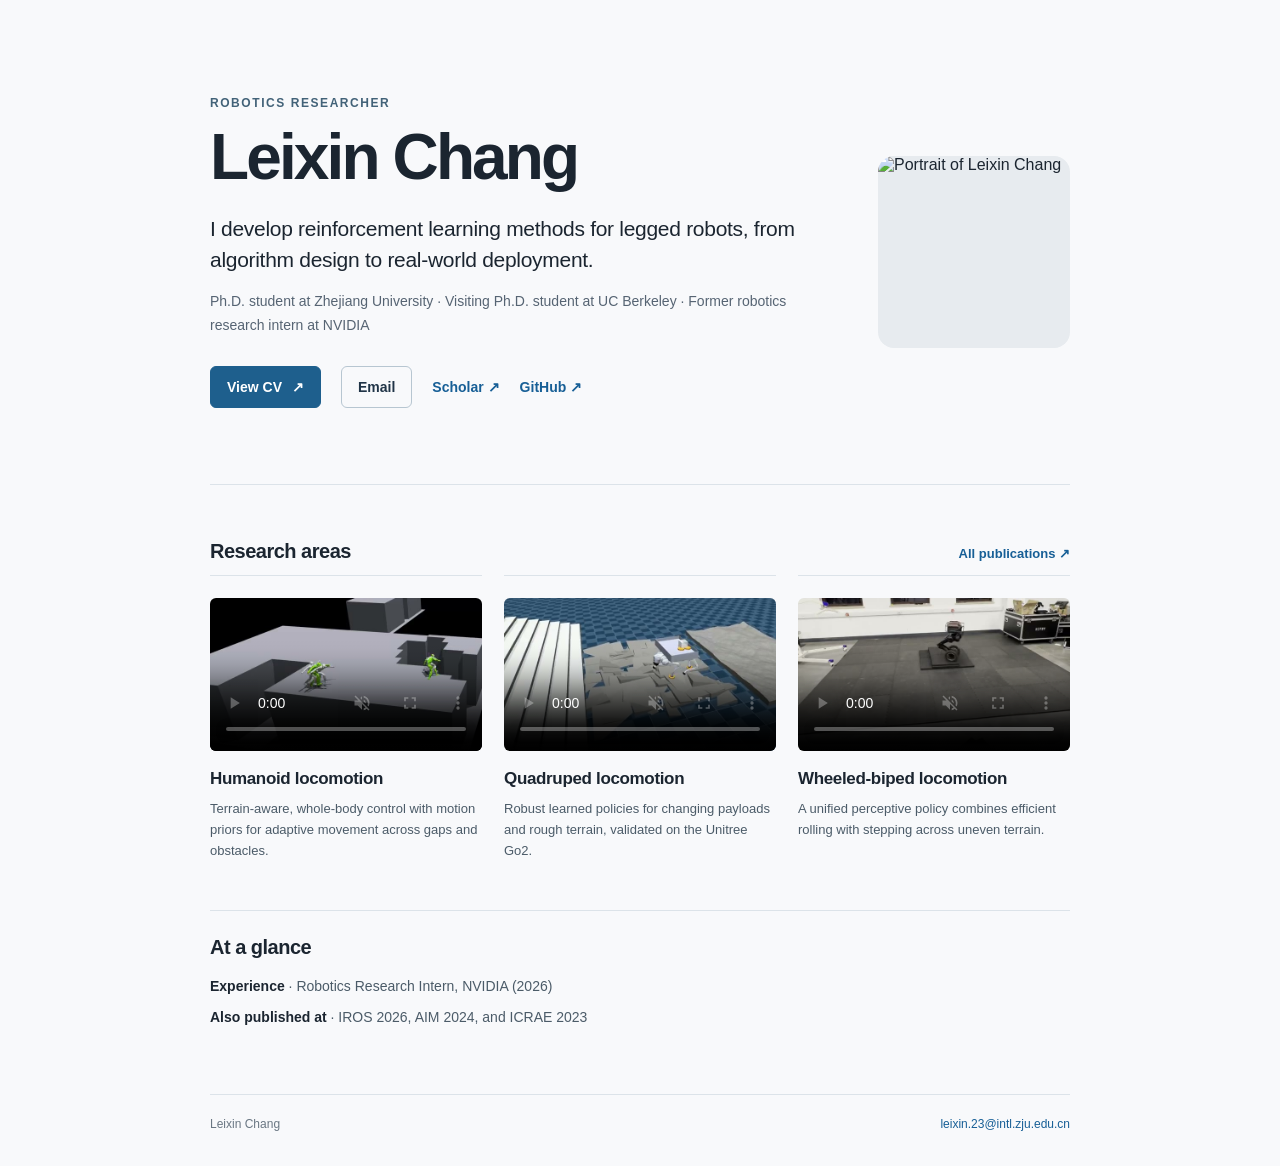
==== commit e813fb28: "Show three locomotion research areas" ====
--- a/index.html
+++ b/index.html
@@ -3,7 +3,7 @@
 <head>
   <meta charset="utf-8">
   <meta name="viewport" content="width=device-width, initial-scale=1">
-  <meta name="description" content="Leixin Chang is a robotics researcher working on reinforcement learning for legged locomotion and loco-manipulation.">
+  <meta name="description" content="Leixin Chang is a robotics researcher working on humanoid, quadruped, and wheeled-biped locomotion.">
   <meta name="theme-color" content="#f8f9fb">
   <title>Leixin Chang · Robotics Researcher</title>
   <link rel="icon" href="images/page_icon.png" type="image/png">
@@ -27,23 +27,34 @@
       <img class="portrait" src="images/leixin_chang.jpg" alt="Portrait of Leixin Chang" width="192" height="192">
     </header>
 
-    <section class="work" aria-labelledby="work-title">
+    <section class="research" aria-labelledby="research-title">
       <div class="section-heading">
-        <h2 id="work-title">Selected work</h2>
+        <h2 id="research-title">Research areas</h2>
         <a href="https://scholar.google.com/citations?user=Rc70LsQAAAAJ">All publications <span aria-hidden="true">↗</span></a>
       </div>
-      <article class="work-item">
-        <div class="work-meta">RA-L · 2026 · First author</div>
-        <h3>Directed exploration for robotic reinforcement learning</h3>
-        <p>Used analytical policy gradients to guide PPO exploration; evaluated the method in simulation and on a LimX TRON robot.</p>
-        <div class="work-links"><a href="https://wheretolearn.github.io/">Project page <span aria-hidden="true">↗</span></a><a href="https://arxiv.org/abs/2603.27317">Paper <span aria-hidden="true">↗</span></a></div>
-      </article>
-      <article class="work-item">
-        <div class="work-meta">ICRA · 2025 · First author</div>
-        <h3>Dynamic load adaptation for quadruped locomotion</h3>
-        <p>Developed a teacher-student policy for unknown loads and validated it on a Unitree Go2 across rough terrain.</p>
-        <div class="work-links"><a href="https://leixinjonaschang.github.io/leggedloadadapt.github.io/">Project page <span aria-hidden="true">↗</span></a><a href="https://arxiv.org/abs/2507.07825">Paper <span aria-hidden="true">↗</span></a></div>
-      </article>
+      <div class="research-grid">
+        <article class="research-card">
+          <video controls muted loop playsinline autoplay preload="metadata" poster="video/humanoid_locomotion.jpg" aria-label="Humanoid robots traversing gaps in simulation">
+            <source src="video/humanoid_locomotion.mp4" type="video/mp4">
+          </video>
+          <h3>Humanoid locomotion</h3>
+          <p>Terrain-aware, whole-body control with motion priors for adaptive movement across gaps and obstacles.</p>
+        </article>
+        <article class="research-card">
+          <video controls muted loop playsinline autoplay preload="metadata" poster="video/quadruped_locomotion.jpg" aria-label="Quadruped robot carrying a load across rough terrain in simulation">
+            <source src="video/quadruped_locomotion.mp4" type="video/mp4">
+          </video>
+          <h3>Quadruped locomotion</h3>
+          <p>Robust learned policies for changing payloads and rough terrain, validated on the Unitree Go2.</p>
+        </article>
+        <article class="research-card">
+          <video controls muted loop playsinline autoplay preload="metadata" poster="video/wheeled_biped_locomotion.jpg" aria-label="Wheeled-biped robot rolling and stepping over an obstacle">
+            <source src="video/wheeled_biped_locomotion.mp4" type="video/mp4">
+          </video>
+          <h3>Wheeled-biped locomotion</h3>
+          <p>A unified perceptive policy combines efficient rolling with stepping across uneven terrain.</p>
+        </article>
+      </div>
     </section>
 
     <section class="more" aria-labelledby="more-title">
@@ -57,5 +68,13 @@
       <a href="mailto:leixin.23@intl.zju.edu.cn">leixin.23@intl.zju.edu.cn</a>
     </footer>
   </main>
+  <script>
+    if (window.matchMedia('(prefers-reduced-motion: reduce)').matches) {
+      document.querySelectorAll('video[autoplay]').forEach((video) => {
+        video.pause();
+        video.removeAttribute('autoplay');
+      });
+    }
+  </script>
 </body>
 </html>
--- a/stylesheet.css
+++ b/stylesheet.css
@@ -18,15 +18,15 @@
 .button:hover { text-decoration: none; background: #ecf2f6; }
 .button.primary:hover { background: #174c72; }
 .text-link { font-size: 14px; font-weight: 650; }
-.work { padding: 55px 0 8px; }
+.research { padding: 55px 0 48px; }
 .section-heading { display: flex; justify-content: space-between; align-items: baseline; gap: 20px; margin-bottom: 12px; }
 h2 { margin: 0; font-size: 20px; letter-spacing: -.025em; }
-.section-heading a, .work-links a { font-size: 13px; font-weight: 650; }
-.work-item { padding: 24px 0 25px; border-top: 1px solid #dce3e9; }
-.work-meta { color: #516b7c; font-size: 12px; font-weight: 700; letter-spacing: .035em; text-transform: uppercase; }
-h3 { margin: 9px 0 8px; font-size: 19px; line-height: 1.35; letter-spacing: -.02em; }
-.work-item p { max-width: 700px; margin: 0; color: #4b5b68; font-size: 14px; line-height: 1.65; }
-.work-links { display: flex; gap: 20px; margin-top: 13px; }
+.section-heading a { font-size: 13px; font-weight: 650; }
+.research-grid { display: grid; grid-template-columns: repeat(3, minmax(0, 1fr)); gap: 22px; }
+.research-card { min-width: 0; padding-top: 22px; border-top: 1px solid #dce3e9; }
+.research-card video { display: block; width: 100%; aspect-ratio: 16 / 9; object-fit: cover; border-radius: 6px; background: #e7ebef; }
+.research-card h3 { margin: 17px 0 8px; font-size: 17px; line-height: 1.35; letter-spacing: -.02em; }
+.research-card p { margin: 0; color: #4b5b68; font-size: 13px; line-height: 1.6; }
 .more { padding: 25px 0 57px; border-top: 1px solid #dce3e9; }
 .more h2 { margin-bottom: 16px; }
 .more p { margin: 8px 0; color: #4b5b68; font-size: 14px; line-height: 1.65; }
@@ -38,8 +38,10 @@
   .portrait { grid-row: 1; width: 112px; height: 112px; border-radius: 12px; }
   .lead { margin-top: 18px; }
   .primary-links { gap: 12px 16px; }
-  .work { padding-top: 39px; }
+  .research { padding: 39px 0 38px; }
   .section-heading { align-items: flex-start; }
+  .research-grid { grid-template-columns: 1fr; gap: 24px; }
+  .research-card { padding-top: 20px; }
   footer { flex-direction: column; gap: 5px; }
 }
 @media (prefers-reduced-motion: reduce) { html { scroll-behavior: auto; } }
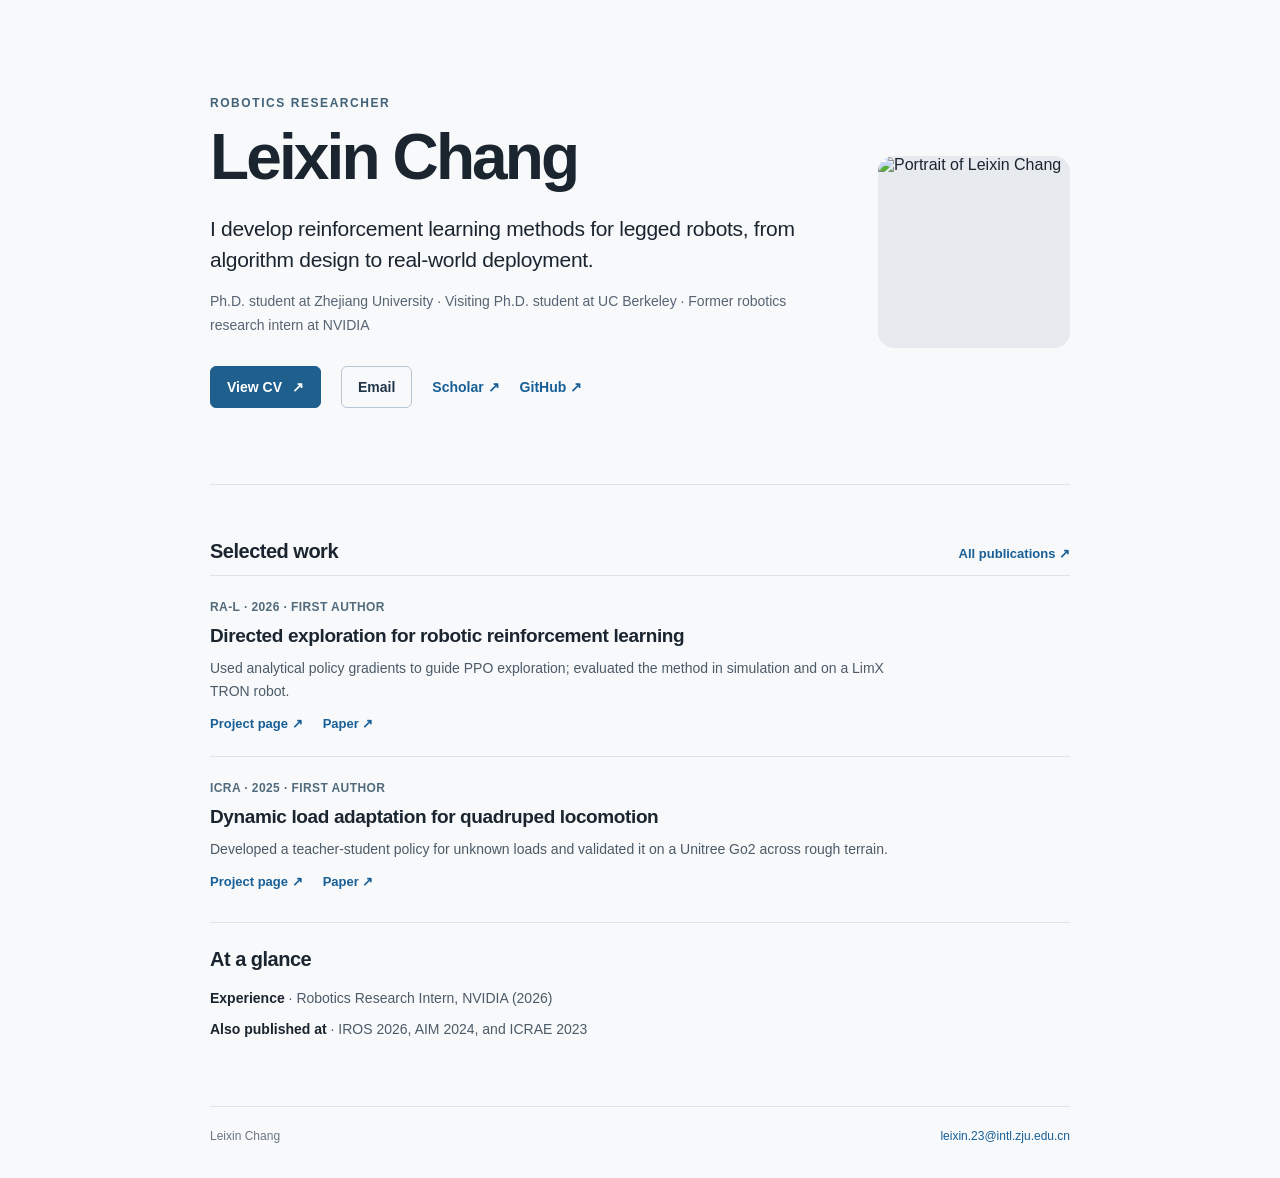
==== commit 04fce858: "Revert "Show three locomotion research areas" This reverts commit e813fb281775ca5cdd884efd0d40ff1cca" ====
--- a/index.html
+++ b/index.html
@@ -3,7 +3,7 @@
 <head>
   <meta charset="utf-8">
   <meta name="viewport" content="width=device-width, initial-scale=1">
-  <meta name="description" content="Leixin Chang is a robotics researcher working on humanoid, quadruped, and wheeled-biped locomotion.">
+  <meta name="description" content="Leixin Chang is a robotics researcher working on reinforcement learning for legged locomotion and loco-manipulation.">
   <meta name="theme-color" content="#f8f9fb">
   <title>Leixin Chang · Robotics Researcher</title>
   <link rel="icon" href="images/page_icon.png" type="image/png">
@@ -27,34 +27,23 @@
       <img class="portrait" src="images/leixin_chang.jpg" alt="Portrait of Leixin Chang" width="192" height="192">
     </header>
 
-    <section class="research" aria-labelledby="research-title">
+    <section class="work" aria-labelledby="work-title">
       <div class="section-heading">
-        <h2 id="research-title">Research areas</h2>
+        <h2 id="work-title">Selected work</h2>
         <a href="https://scholar.google.com/citations?user=Rc70LsQAAAAJ">All publications <span aria-hidden="true">↗</span></a>
       </div>
-      <div class="research-grid">
-        <article class="research-card">
-          <video controls muted loop playsinline autoplay preload="metadata" poster="video/humanoid_locomotion.jpg" aria-label="Humanoid robots traversing gaps in simulation">
-            <source src="video/humanoid_locomotion.mp4" type="video/mp4">
-          </video>
-          <h3>Humanoid locomotion</h3>
-          <p>Terrain-aware, whole-body control with motion priors for adaptive movement across gaps and obstacles.</p>
-        </article>
-        <article class="research-card">
-          <video controls muted loop playsinline autoplay preload="metadata" poster="video/quadruped_locomotion.jpg" aria-label="Quadruped robot carrying a load across rough terrain in simulation">
-            <source src="video/quadruped_locomotion.mp4" type="video/mp4">
-          </video>
-          <h3>Quadruped locomotion</h3>
-          <p>Robust learned policies for changing payloads and rough terrain, validated on the Unitree Go2.</p>
-        </article>
-        <article class="research-card">
-          <video controls muted loop playsinline autoplay preload="metadata" poster="video/wheeled_biped_locomotion.jpg" aria-label="Wheeled-biped robot rolling and stepping over an obstacle">
-            <source src="video/wheeled_biped_locomotion.mp4" type="video/mp4">
-          </video>
-          <h3>Wheeled-biped locomotion</h3>
-          <p>A unified perceptive policy combines efficient rolling with stepping across uneven terrain.</p>
-        </article>
-      </div>
+      <article class="work-item">
+        <div class="work-meta">RA-L · 2026 · First author</div>
+        <h3>Directed exploration for robotic reinforcement learning</h3>
+        <p>Used analytical policy gradients to guide PPO exploration; evaluated the method in simulation and on a LimX TRON robot.</p>
+        <div class="work-links"><a href="https://wheretolearn.github.io/">Project page <span aria-hidden="true">↗</span></a><a href="https://arxiv.org/abs/2603.27317">Paper <span aria-hidden="true">↗</span></a></div>
+      </article>
+      <article class="work-item">
+        <div class="work-meta">ICRA · 2025 · First author</div>
+        <h3>Dynamic load adaptation for quadruped locomotion</h3>
+        <p>Developed a teacher-student policy for unknown loads and validated it on a Unitree Go2 across rough terrain.</p>
+        <div class="work-links"><a href="https://leixinjonaschang.github.io/leggedloadadapt.github.io/">Project page <span aria-hidden="true">↗</span></a><a href="https://arxiv.org/abs/2507.07825">Paper <span aria-hidden="true">↗</span></a></div>
+      </article>
     </section>
 
     <section class="more" aria-labelledby="more-title">
@@ -68,13 +57,5 @@
       <a href="mailto:leixin.23@intl.zju.edu.cn">leixin.23@intl.zju.edu.cn</a>
     </footer>
   </main>
-  <script>
-    if (window.matchMedia('(prefers-reduced-motion: reduce)').matches) {
-      document.querySelectorAll('video[autoplay]').forEach((video) => {
-        video.pause();
-        video.removeAttribute('autoplay');
-      });
-    }
-  </script>
 </body>
 </html>
--- a/stylesheet.css
+++ b/stylesheet.css
@@ -18,15 +18,15 @@
 .button:hover { text-decoration: none; background: #ecf2f6; }
 .button.primary:hover { background: #174c72; }
 .text-link { font-size: 14px; font-weight: 650; }
-.research { padding: 55px 0 48px; }
+.work { padding: 55px 0 8px; }
 .section-heading { display: flex; justify-content: space-between; align-items: baseline; gap: 20px; margin-bottom: 12px; }
 h2 { margin: 0; font-size: 20px; letter-spacing: -.025em; }
-.section-heading a { font-size: 13px; font-weight: 650; }
-.research-grid { display: grid; grid-template-columns: repeat(3, minmax(0, 1fr)); gap: 22px; }
-.research-card { min-width: 0; padding-top: 22px; border-top: 1px solid #dce3e9; }
-.research-card video { display: block; width: 100%; aspect-ratio: 16 / 9; object-fit: cover; border-radius: 6px; background: #e7ebef; }
-.research-card h3 { margin: 17px 0 8px; font-size: 17px; line-height: 1.35; letter-spacing: -.02em; }
-.research-card p { margin: 0; color: #4b5b68; font-size: 13px; line-height: 1.6; }
+.section-heading a, .work-links a { font-size: 13px; font-weight: 650; }
+.work-item { padding: 24px 0 25px; border-top: 1px solid #dce3e9; }
+.work-meta { color: #516b7c; font-size: 12px; font-weight: 700; letter-spacing: .035em; text-transform: uppercase; }
+h3 { margin: 9px 0 8px; font-size: 19px; line-height: 1.35; letter-spacing: -.02em; }
+.work-item p { max-width: 700px; margin: 0; color: #4b5b68; font-size: 14px; line-height: 1.65; }
+.work-links { display: flex; gap: 20px; margin-top: 13px; }
 .more { padding: 25px 0 57px; border-top: 1px solid #dce3e9; }
 .more h2 { margin-bottom: 16px; }
 .more p { margin: 8px 0; color: #4b5b68; font-size: 14px; line-height: 1.65; }
@@ -38,10 +38,8 @@
   .portrait { grid-row: 1; width: 112px; height: 112px; border-radius: 12px; }
   .lead { margin-top: 18px; }
   .primary-links { gap: 12px 16px; }
-  .research { padding: 39px 0 38px; }
+  .work { padding-top: 39px; }
   .section-heading { align-items: flex-start; }
-  .research-grid { grid-template-columns: 1fr; gap: 24px; }
-  .research-card { padding-top: 20px; }
   footer { flex-direction: column; gap: 5px; }
 }
 @media (prefers-reduced-motion: reduce) { html { scroll-behavior: auto; } }
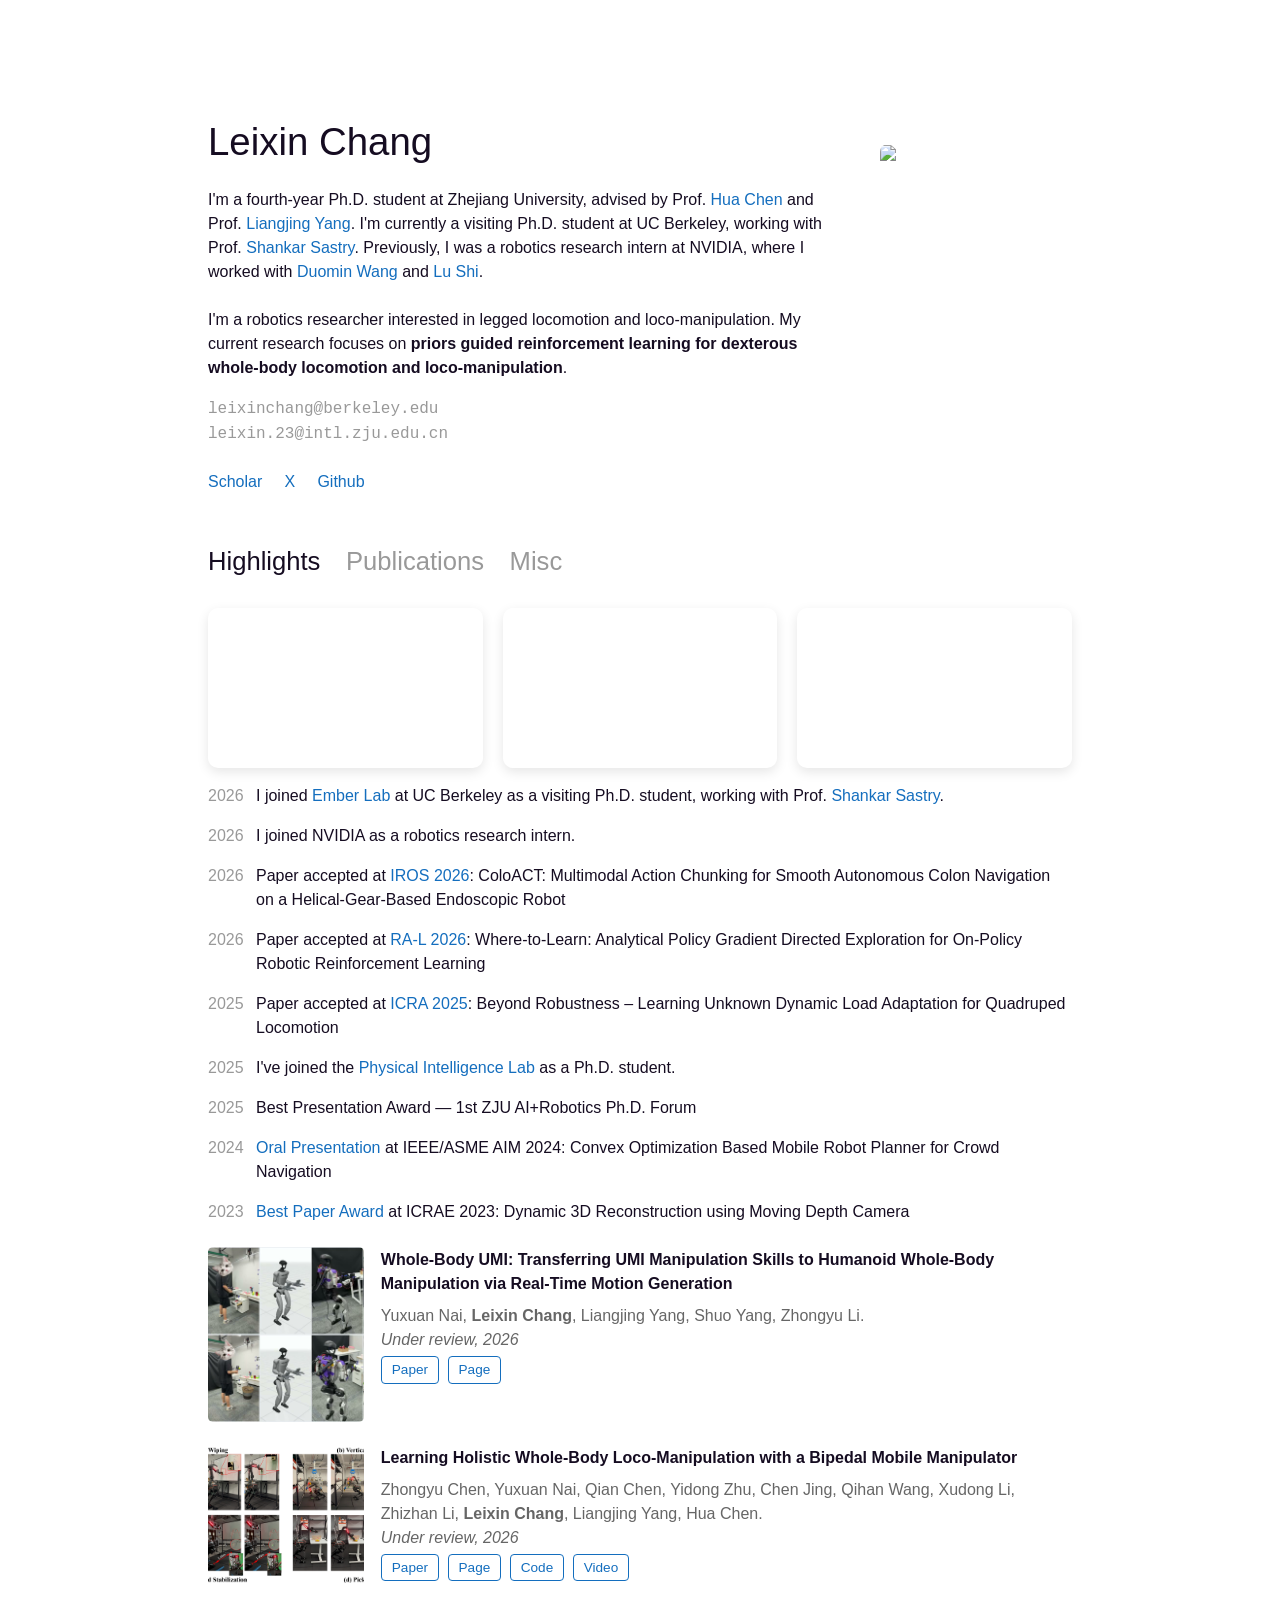
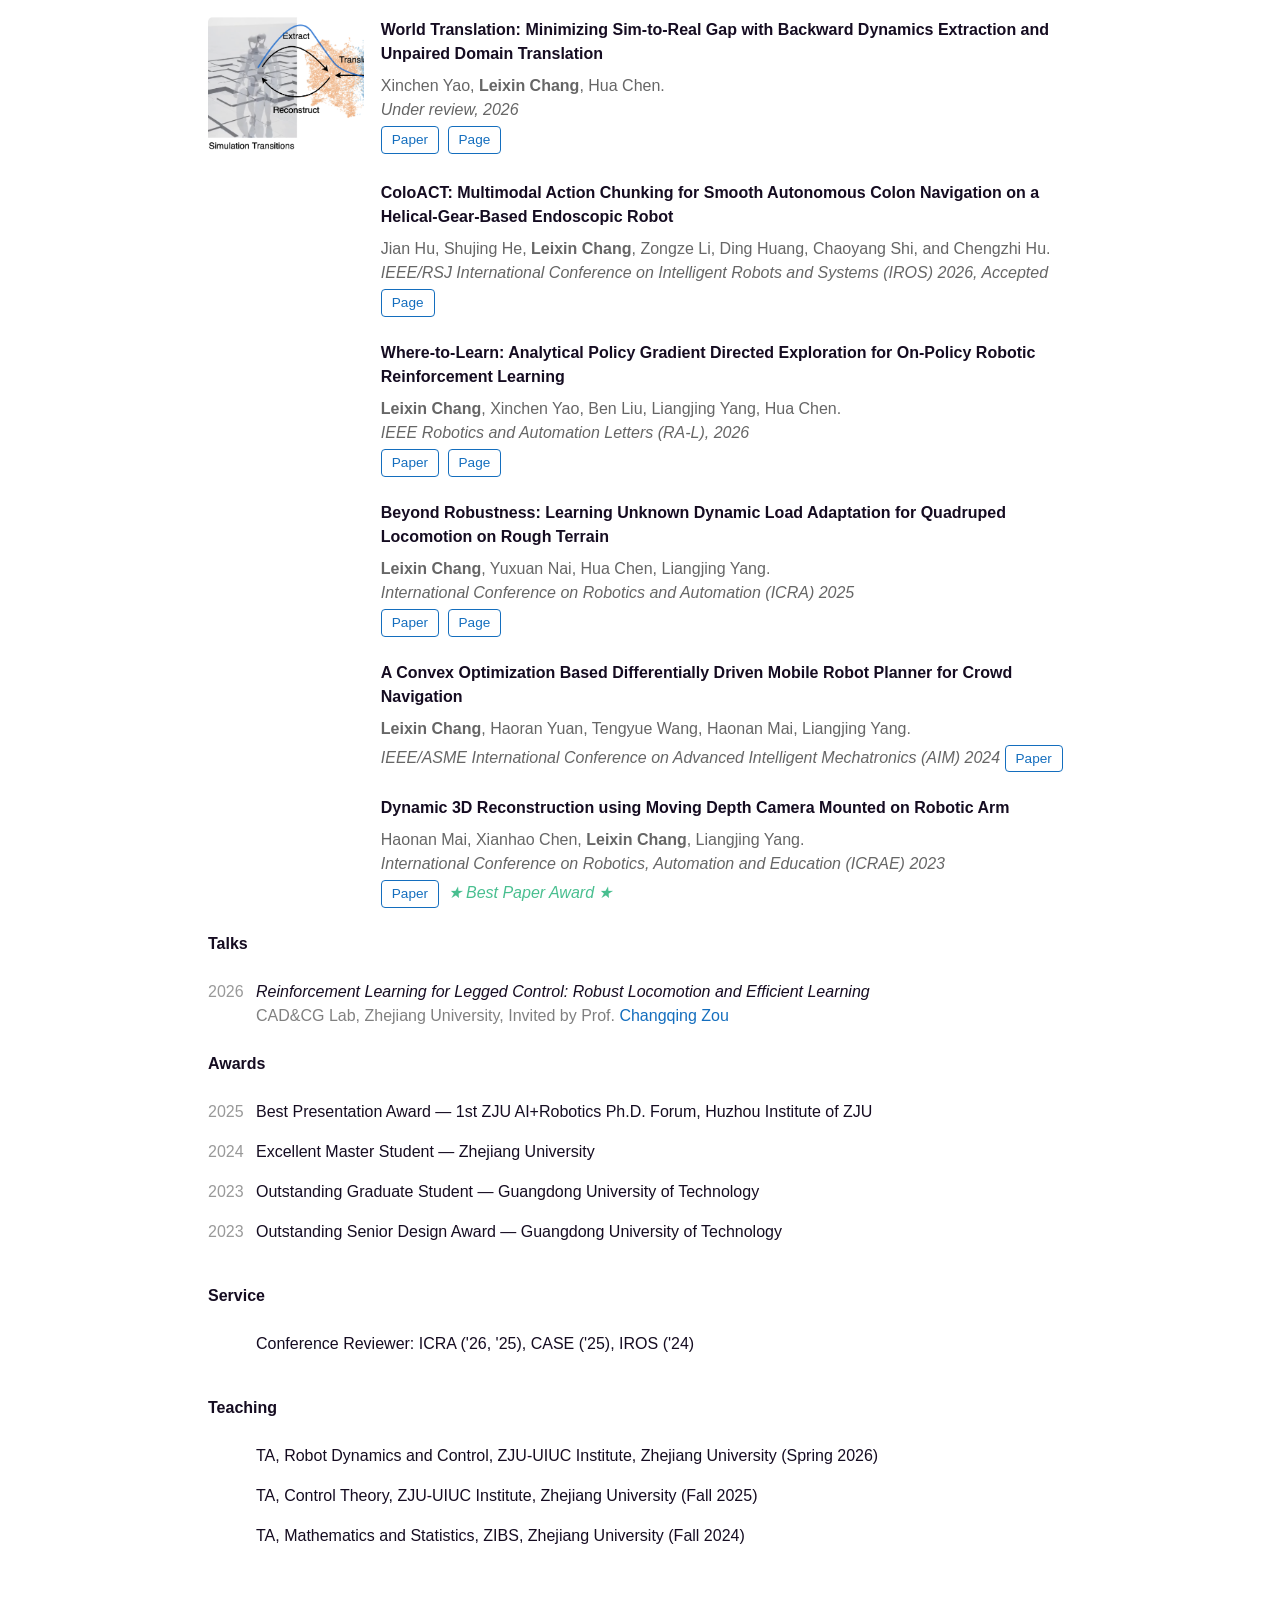
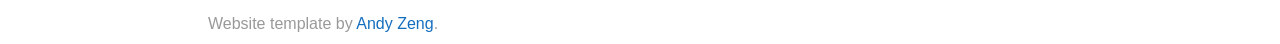
==== commit 544dd00d: "Revert "Simplify homepage for recruiting visitors" This reverts commit 8ad498e47db363b8b2f218a87f2cf" ====
--- a/index.html
+++ b/index.html
@@ -1,61 +1,382 @@
-<!doctype html>
+<!DOCTYPE HTML>
 <html lang="en">
+
 <head>
-  <meta charset="utf-8">
-  <meta name="viewport" content="width=device-width, initial-scale=1">
-  <meta name="description" content="Leixin Chang is a robotics researcher working on reinforcement learning for legged locomotion and loco-manipulation.">
-  <meta name="theme-color" content="#f8f9fb">
-  <title>Leixin Chang · Robotics Researcher</title>
+  <meta http-equiv="Content-Type" content="text/html; charset=UTF-8">
+  <title>Leixin Chang</title>
+  <meta name="author" content="Leixin Chang">
+  <meta name="viewport" content="width=1000">
+  <meta name="description"
+    content="Leixin Chang - Ph.D. Student at Physical Intelligence Lab, ZJU-UIUC Institute, Zhejiang University. Research in legged robots, optimal control, and deep reinforcement learning.">
+  <link rel="stylesheet" type="text/css" href="stylesheet.css">
   <link rel="icon" href="images/page_icon.png" type="image/png">
-  <link rel="stylesheet" href="stylesheet.css">
+
 </head>
-<body>
-  <main class="page">
-    <header class="hero">
-      <div class="hero-copy">
-        <p class="eyebrow">Robotics researcher</p>
+
+<body id="body">
+
+  <div id="main">
+    <div id="intro">
+      <div id="intro-text">
         <h1>Leixin Chang</h1>
-        <p class="lead">I develop reinforcement learning methods for legged robots, from algorithm design to real-world deployment.</p>
-        <p class="affiliation">Ph.D. student at Zhejiang University · Visiting Ph.D. student at UC Berkeley · Former robotics research intern at NVIDIA</p>
-        <nav class="primary-links" aria-label="Profile links">
-          <a class="button primary" href="cv.pdf">View CV <span aria-hidden="true">↗</span></a>
-          <a class="button" href="mailto:leixin.23@intl.zju.edu.cn">Email</a>
-          <a class="text-link" href="https://scholar.google.com/citations?user=Rc70LsQAAAAJ">Scholar <span aria-hidden="true">↗</span></a>
-          <a class="text-link" href="https://github.com/Leixinjonaschang">GitHub <span aria-hidden="true">↗</span></a>
-        </nav>
-      </div>
-      <img class="portrait" src="images/leixin_chang.jpg" alt="Portrait of Leixin Chang" width="192" height="192">
-    </header>
-
-    <section class="work" aria-labelledby="work-title">
-      <div class="section-heading">
-        <h2 id="work-title">Selected work</h2>
-        <a href="https://scholar.google.com/citations?user=Rc70LsQAAAAJ">All publications <span aria-hidden="true">↗</span></a>
-      </div>
-      <article class="work-item">
-        <div class="work-meta">RA-L · 2026 · First author</div>
-        <h3>Directed exploration for robotic reinforcement learning</h3>
-        <p>Used analytical policy gradients to guide PPO exploration; evaluated the method in simulation and on a LimX TRON robot.</p>
-        <div class="work-links"><a href="https://wheretolearn.github.io/">Project page <span aria-hidden="true">↗</span></a><a href="https://arxiv.org/abs/2603.27317">Paper <span aria-hidden="true">↗</span></a></div>
-      </article>
-      <article class="work-item">
-        <div class="work-meta">ICRA · 2025 · First author</div>
-        <h3>Dynamic load adaptation for quadruped locomotion</h3>
-        <p>Developed a teacher-student policy for unknown loads and validated it on a Unitree Go2 across rough terrain.</p>
-        <div class="work-links"><a href="https://leixinjonaschang.github.io/leggedloadadapt.github.io/">Project page <span aria-hidden="true">↗</span></a><a href="https://arxiv.org/abs/2507.07825">Paper <span aria-hidden="true">↗</span></a></div>
-      </article>
-    </section>
-
-    <section class="more" aria-labelledby="more-title">
-      <h2 id="more-title">At a glance</h2>
-      <p><strong>Experience</strong> · Robotics Research Intern, NVIDIA (2026)</p>
-      <p><strong>Also published at</strong> · IROS 2026, AIM 2024, and ICRAE 2023</p>
-    </section>
-
-    <footer>
-      <span>Leixin Chang</span>
-      <a href="mailto:leixin.23@intl.zju.edu.cn">leixin.23@intl.zju.edu.cn</a>
-    </footer>
-  </main>
+        <p>
+          I'm a fourth-year Ph.D. student at Zhejiang University, advised by Prof. <a
+            href="https://www.linkedin.com/in/hua-chen-608a10113/">Hua Chen</a> and Prof. <a
+            href="https://rvclab.github.io/">Liangjing Yang</a>.
+          I'm currently a visiting Ph.D. student at UC Berkeley, working with Prof. <a
+            href="https://www2.eecs.berkeley.edu/Faculty/Homepages/sastry.html">Shankar Sastry</a>.
+          Previously, I was a robotics research intern at NVIDIA, where I worked with <a
+            href="https://dorniwang.github.io/">Duomin Wang</a> and <a
+            href="https://sites.google.com/view/lu-shi-robotics/home?pli=1&amp;authuser=0">Lu Shi</a>.
+        </p>
+        <!-- intert an empty line-->
+        <br>
+        <p>
+          I'm a robotics researcher interested in legged locomotion and loco-manipulation.
+          My current research focuses on <b>priors guided reinforcement learning for dexterous whole-body locomotion and
+            loco-manipulation</b>.
+        </p>
+
+        <p style="margin-top: 1em;">
+          <!-- use some special font for the address and grey color-->
+          <span style="font-family: 'Courier New', Courier, monospace; color: #999999;">leixinchang@berkeley.edu</span><br>
+          <span style="font-family: 'Courier New', Courier, monospace; color: #999999;">leixin.23@intl.zju.edu.cn</span>
+        </p>
+        <br>
+        <!-- <a href="mailto:leixinchang666@gmail.com">Email</a>&nbsp;&nbsp;&nbsp;&nbsp; -->
+        <a
+          href="https://scholar.google.com/citations?user=Rc70LsQAAAAJ&hl=zh-CN&oi=ao">Scholar</a>&nbsp;&nbsp;&nbsp;&nbsp;
+        <a href="https://x.com/leixinchang">X</a>&nbsp;&nbsp;&nbsp;&nbsp;
+        <a href="https://github.com/Leixinjonaschang">Github</a>
+        <br><br>
+      </div>
+      <div id="intro-image">
+        <img src="images/leixin_chang.jpg">
+      </div>
+    </div>
+
+    <div id="filters" class="button-group">
+      <button class="button is-checked" data-filter=".highlight">Highlights</button>
+      <button class="button" data-filter=".publication">Publications</button>
+      <button class="button" data-filter=".misc">Misc</button>
+    </div>
+
+    <div class="grid">
+
+      <!-- Preview Videos -->
+      <div class="list-item highlight previews" data-category="highlight">
+        <a href="https://leixinchang.me"><video class="preview2" playsinline="" muted="" autoplay="" loop="">
+            <source src="video/humanoid_gap_traverse.mp4" type="video/mp4">
+          </video></a>
+
+        <a href="https://leixinjonaschang.github.io/leggedloadadapt.github.io/"><video class="preview1" playsinline=""
+            muted="" autoplay="" loop="">
+            <source src="video/load_adapt.mp4" type="video/mp4">
+          </video></a>
+
+        <a href="https://leixinchang.me"><video class="preview2" playsinline="" muted="" autoplay="" loop="">
+            <source src="video/wheeled_legged_clip.mp4" type="video/mp4">
+          </video></a>
+      </div>
+
+      <!-- Highlights -->
+      <div class="list-item highlight" data-category="highlight">
+        <p class="date">2026</p><span class="item-text">I joined <a
+            href="https://ember-lab.eecs.berkeley.edu">Ember Lab</a> at UC Berkeley as a visiting Ph.D. student, working with Prof. <a
+            href="https://www2.eecs.berkeley.edu/Faculty/Homepages/sastry.html">Shankar Sastry</a>.</span>
+      </div>
+
+      <div class="list-item highlight" data-category="highlight">
+        <p class="date">2026</p><span class="item-text">I joined NVIDIA as a robotics research intern.</span>
+      </div>
+
+      <div class="list-item highlight" data-category="highlight">
+        <p class="date">2026</p><span class="item-text">Paper accepted at <a
+            href="https://adamhu1.github.io/ColoACT/">IROS 2026</a>: ColoACT: Multimodal Action Chunking for Smooth
+          Autonomous Colon Navigation on a Helical-Gear-Based Endoscopic Robot</span>
+      </div>
+
+      <div class="list-item highlight" data-category="highlight">
+        <p class="date">2026</p><span class="item-text">Paper accepted at <a href="https://wheretolearn.github.io/">RA-L
+            2026</a>: Where-to-Learn: Analytical Policy Gradient Directed Exploration for On-Policy Robotic
+          Reinforcement Learning</span>
+      </div>
+
+      <div class="list-item highlight" data-category="highlight">
+        <p class="date">2025</p><span class="item-text">Paper accepted at <a
+            href="https://leixinjonaschang.github.io/leggedloadadapt.github.io/">ICRA 2025</a>: Beyond Robustness –
+          Learning Unknown Dynamic Load Adaptation for Quadruped Locomotion</span>
+      </div>
+
+      <div class="list-item highlight" data-category="highlight">
+        <p class="date">2025</p><span class="item-text">I've joined the <a
+            href="https://physicalintelligence-lab.github.io/">Physical Intelligence Lab</a> as a Ph.D. student.</span>
+      </div>
+
+      <div class="list-item highlight" data-category="highlight">
+        <p class="date">2025</p><span class="item-text">Best Presentation Award — 1st ZJU AI+Robotics Ph.D. Forum</span>
+      </div>
+
+      <div class="list-item highlight" data-category="highlight">
+        <p class="date">2024</p><span class="item-text"><a
+            href="https://ieeexplore.ieee.org/abstract/document/10637033/">Oral Presentation</a> at IEEE/ASME AIM
+          2024:
+          Convex Optimization Based Mobile Robot Planner for Crowd Navigation</span>
+      </div>
+
+      <div class="list-item highlight" data-category="highlight">
+        <p class="date">2023</p><span class="item-text"><a href="https://leixinchang.me">Best Paper Award</a> at ICRAE
+          2023: Dynamic 3D Reconstruction using Moving Depth Camera</span>
+      </div>
+
+      <!-- Publications -->
+      <div class="list-item publication" data-category="publication">
+        <a href="https://wholebody-umi.github.io/" class="thumbnail half-video-thumbnail">
+          <video playsinline="" muted="" autoplay="" loop="" poster="images/wholebody_umi.jpg"
+            aria-label="Whole-Body UMI project demonstrations">
+            <source src="video/wholebody_umi.mp4" type="video/mp4">
+          </video>
+        </a>
+        <div class="project-description">
+          <h3><a href="https://wholebody-umi.github.io/">Whole-Body UMI: Transferring UMI Manipulation Skills to
+              Humanoid Whole-Body Manipulation via Real-Time Motion Generation</a></h3>
+          <p>
+            Yuxuan Nai, <b>Leixin Chang</b>, Liangjing Yang, Shuo Yang, Zhongyu Li.<br>
+            <i>Under review, 2026</i><br>
+            <a class="pub-link" href="https://arxiv.org/abs/2609.22829">Paper</a>
+            <a class="pub-link" href="https://wholebody-umi.github.io/">Page</a>
+          </p>
+        </div>
+      </div>
+
+      <div class="list-item publication" data-category="publication">
+        <a href="https://wholebodyrobotics.github.io/BipedalWBC/" class="thumbnail">
+          <img src="images/bipedal_wbc.jpg" alt="BipedalWBC real-world loco-manipulation demonstrations" />
+        </a>
+        <div class="project-description">
+          <h3><a href="https://wholebodyrobotics.github.io/BipedalWBC/">Learning Holistic Whole-Body
+              Loco-Manipulation with a Bipedal Mobile Manipulator</a></h3>
+          <p>
+            Zhongyu Chen, Yuxuan Nai, Qian Chen, Yidong Zhu, Chen Jing, Qihan Wang, Xudong Li, Zhizhan Li,
+            <b>Leixin Chang</b>, Liangjing Yang, Hua Chen.<br>
+            <i>Under review, 2026</i><br>
+            <a class="pub-link" href="https://arxiv.org/abs/2609.18930">Paper</a>
+            <a class="pub-link" href="https://wholebodyrobotics.github.io/BipedalWBC/">Page</a>
+            <a class="pub-link" href="https://github.com/WholeBodyRobotics/tron1-wbc-deployment">Code</a>
+            <a class="pub-link" href="https://www.youtube.com/watch?v=UVUo_AUcGBI">Video</a>
+          </p>
+        </div>
+      </div>
+
+      <div class="list-item publication" data-category="publication">
+        <a href="https://arxiv.org/abs/2607.18154" class="thumbnail">
+          <img src="images/world_translation.png" alt="World Translation sim-to-real dynamics framework" />
+        </a>
+        <div class="project-description">
+          <h3><a href="https://arxiv.org/abs/2607.18154">World Translation: Minimizing Sim-to-Real Gap with
+              Backward Dynamics Extraction and Unpaired Domain Translation</a></h3>
+          <p>
+            Xinchen Yao, <b>Leixin Chang</b>, Hua Chen.<br>
+            <i>Under review, 2026</i><br>
+            <a class="pub-link" href="https://arxiv.org/abs/2607.18154">Paper</a>
+            <a class="pub-link" href="https://world-translation.github.io/world-translation-webpage/">Page</a>
+          </p>
+        </div>
+      </div>
+
+      <div class="list-item publication" data-category="publication">
+        <a href="https://adamhu1.github.io/ColoACT/" class="thumbnail">
+          <video playsinline="" muted="" autoplay="" loop="" width="180px">
+            <source src="video/iros26_coloact_cover.mp4" type="video/mp4">
+          </video>
+        </a>
+        <div class="project-description">
+          <h3><a href="https://adamhu1.github.io/ColoACT/">ColoACT: Multimodal Action Chunking for Smooth Autonomous
+              Colon Navigation on a Helical-Gear-Based Endoscopic Robot</a></h3>
+          <p>
+            Jian Hu, Shujing He, <b>Leixin Chang</b>, Zongze Li, Ding Huang, Chaoyang Shi, and Chengzhi Hu.<br>
+            <i>IEEE/RSJ International Conference on Intelligent Robots and Systems (IROS) 2026, Accepted</i><br>
+            <a class="pub-link" href="https://adamhu1.github.io/ColoACT/">Page</a>
+          </p>
+        </div>
+      </div>
+
+      <div class="list-item publication" data-category="publication">
+        <a href="https://wheretolearn.github.io/" class="thumbnail">
+          <img src="images/apg_aug_explore.png" alt="" />
+        </a>
+        <div class="project-description">
+          <h3><a href="https://wheretolearn.github.io/">Where-to-Learn: Analytical Policy Gradient Directed
+              Exploration
+              for On-Policy Robotic Reinforcement Learning</a></h3>
+          <p>
+            <b>Leixin Chang</b>, Xinchen Yao, Ben Liu, Liangjing Yang, Hua Chen.<br>
+            <i>IEEE Robotics and Automation Letters (RA-L), 2026</i><br>
+            <a class="pub-link" href="https://arxiv.org/abs/2603.27317">Paper</a>
+            <a class="pub-link" href="https://wheretolearn.github.io/">Page</a>
+          </p>
+        </div>
+      </div>
+
+      <div class="list-item publication" data-category="publication">
+        <a href="https://leixinjonaschang.github.io/leggedloadadapt.github.io/" class="thumbnail">
+          <video playsinline="" muted="" autoplay="" loop="" width="180px">
+            <source src="video/load_adapt.mp4" type="video/mp4">
+          </video>
+        </a>
+        <div class="project-description">
+          <h3><a href="https://leixinjonaschang.github.io/leggedloadadapt.github.io/">Beyond Robustness: Learning
+              Unknown Dynamic Load Adaptation for Quadruped Locomotion on Rough Terrain</a></h3>
+          <p>
+            <b>Leixin Chang</b>, Yuxuan Nai, Hua Chen, Liangjing Yang.<br>
+            <i>International Conference on Robotics and Automation (ICRA) 2025</i><br>
+            <a class="pub-link" href="https://arxiv.org/abs/2507.07825">Paper</a>
+            <a class="pub-link" href="https://leixinjonaschang.github.io/leggedloadadapt.github.io/">Page</a>
+          </p>
+        </div>
+      </div>
+
+      <div class="list-item publication" data-category="publication">
+        <a href="https://leixinchang.me" class="thumbnail">
+          <video playsinline="" muted="" autoplay="" loop="" width="180px">
+            <source src="video/convex_animation_cropped.mp4" type="video/mp4">
+          </video>
+        </a>
+        <div class="project-description">
+          <h3><a href="https://leixinchang.me">A Convex Optimization Based Differentially Driven Mobile Robot Planner
+              for Crowd Navigation</a></h3>
+          <p>
+            <b>Leixin Chang</b>, Haoran Yuan, Tengyue Wang, Haonan Mai, Liangjing Yang.<br>
+            <i>IEEE/ASME International Conference on Advanced Intelligent Mechatronics (AIM) 2024</i>
+            <a class="pub-link" href="https://ieeexplore.ieee.org/abstract/document/10637033/">Paper</a>
+          </p>
+        </div>
+      </div>
+
+      <div class="list-item publication" data-category="publication">
+        <a href="https://leixinchang.me" class="thumbnail">
+          <img src="images/dyn_3drecon_icrae2023.jpg" alt="" />
+        </a>
+        <div class="project-description">
+          <h3><a href="https://leixinchang.me">Dynamic 3D Reconstruction using Moving Depth Camera Mounted on Robotic
+              Arm</a></h3>
+          <p>
+            Haonan Mai, Xianhao Chen, <b>Leixin Chang</b>, Liangjing Yang.<br>
+            <i>International Conference on Robotics, Automation and Education (ICRAE) 2023</i><br>
+            <a class="pub-link" href="https://ieeexplore.ieee.org/document/10458577">Paper</a>
+            <font color="49bf9"><i>&#9733; Best Paper Award &#9733;</i></font>
+          </p>
+        </div>
+      </div>
+
+      <!-- Misc -->
+      <div class="list-item misc" data-category="misc">
+        <h3><strong>Talks</strong></h3>
+      </div>
+      <div class="list-item misc" data-category="misc">
+        <p class="date">2026</p>
+        <span class="item-text">
+          <i>Reinforcement Learning for Legged Control: Robust Locomotion and Efficient Learning</i>
+          <p style="color: gray;">CAD&CG Lab, Zhejiang University, Invited by Prof. <a
+              href="https://changqingzou.weebly.com/">Changqing Zou</a></p>
+        </span>
+      </div>
+
+      <div class="list-item misc" data-category="misc">
+        <h3><strong>Awards</strong></h3>
+      </div>
+
+      <div class="list-item misc" data-category="misc">
+        <p class="date">2025</p><span class="item-text">Best Presentation Award — 1st ZJU AI+Robotics Ph.D. Forum,
+          Huzhou
+          Institute of ZJU</span>
+      </div>
+
+      <div class="list-item misc" data-category="misc">
+        <p class="date">2024</p><span class="item-text">Excellent Master Student — Zhejiang University</span>
+      </div>
+
+      <div class="list-item misc" data-category="misc">
+        <p class="date">2023</p><span class="item-text">Outstanding Graduate Student — Guangdong University of
+          Technology</span>
+      </div>
+
+      <div class="list-item misc" data-category="misc">
+        <p class="date">2023</p><span class="item-text">Outstanding Senior Design Award — Guangdong University of
+          Technology</span>
+      </div>
+
+      <div class="list-item misc" data-category="misc" style="margin-top: 2em;">
+        <h3><strong>Service</strong></h3>
+      </div>
+
+      <div class="list-item misc" data-category="misc">
+        <p class="date"></p><span class="item-text">Conference Reviewer: ICRA ('26, '25), CASE ('25), IROS
+          ('24)</span>
+      </div>
+
+      <div class="list-item misc" data-category="misc" style="margin-top: 2em;">
+        <h3><strong>Teaching</strong></h3>
+      </div>
+
+      <div class="list-item misc" data-category="misc">
+        <p class="date"></p><span class="item-text">TA, Robot Dynamics and Control, ZJU-UIUC Institute, Zhejiang
+          University (Spring 2026)</span>
+      </div>
+
+      <div class="list-item misc" data-category="misc">
+        <p class="date"></p><span class="item-text">TA, Control Theory, ZJU-UIUC Institute, Zhejiang University (Fall
+          2025)</span>
+      </div>
+
+      <div class="list-item misc" data-category="misc">
+        <p class="date"></p><span class="item-text">TA, Mathematics and Statistics, ZIBS, Zhejiang University (Fall
+          2024)</span>
+      </div>
+
+    </div>
+
+    <div id="footer">
+      Website template by <a href="https://andyzeng.github.io/">Andy Zeng</a>.
+    </div>
+
+  </div>
+
+  <!-- Isotope JS -->
+  <script src="https://cdnjs.cloudflare.com/ajax/libs/jquery/3.6.1/jquery.min.js"></script>
+  <script src="https://cdnjs.cloudflare.com/ajax/libs/jqueryui/1.13.2/jquery-ui.min.js"></script>
+  <script src="https://unpkg.com/isotope-layout@3/dist/isotope.pkgd.min.js"></script>
+
+  <script>
+    // Isotope grid
+    var $grid = $('.grid').isotope({
+      itemSelector: '.list-item',
+      layoutMode: 'fitRows',
+      transitionDuration: 0,
+      stagger: 10,
+      initLayout: true,
+      filter: '.highlight',
+      getSortData: {
+        category: '[data-category]'
+      }
+    });
+
+    // Filter on button click
+    $('.button-group').on('click', 'button', function () {
+      var filterValue = $(this).attr('data-filter');
+      $grid.isotope({ filter: filterValue });
+    });
+
+    // Change active button
+    $('.button-group').each(function (i, buttonGroup) {
+      var $buttonGroup = $(buttonGroup);
+      $buttonGroup.on('click', 'button', function () {
+        $buttonGroup.find('.is-checked').removeClass('is-checked');
+        $(this).addClass('is-checked');
+      });
+    });
+  </script>
+
 </body>
+
 </html>
--- a/stylesheet.css
+++ b/stylesheet.css
@@ -1,45 +1,447 @@
-:root { color-scheme: light; font-family: Inter, ui-sans-serif, -apple-system, BlinkMacSystemFont, "Segoe UI", sans-serif; color: #1b2530; background: #f8f9fb; }
-* { box-sizing: border-box; }
-html { scroll-behavior: smooth; }
-body { margin: 0; }
-a { color: #175f96; text-decoration: none; }
-a:hover { text-decoration: underline; text-underline-offset: 3px; }
-a:focus-visible { outline: 3px solid #2c82c3; outline-offset: 4px; border-radius: 3px; }
-.page { width: min(100% - 48px, 860px); margin: 0 auto; }
-.hero { display: grid; grid-template-columns: minmax(0, 1fr) 192px; align-items: center; gap: 56px; padding: 96px 0 76px; border-bottom: 1px solid #dce3e9; }
-.eyebrow { margin: 0 0 13px; color: #426278; font-size: 12px; font-weight: 700; letter-spacing: .13em; text-transform: uppercase; }
-h1 { margin: 0; font-size: clamp(44px, 6vw, 64px); line-height: 1.08; letter-spacing: -.045em; font-weight: 700; }
-.lead { max-width: 620px; margin: 22px 0 14px; font-size: clamp(18px, 2.2vw, 21px); line-height: 1.47; letter-spacing: -.014em; }
-.affiliation { max-width: 650px; margin: 0; color: #566473; font-size: 14px; line-height: 1.7; }
-.portrait { display: block; width: 192px; height: 192px; object-fit: cover; border-radius: 16px; background: #e7ebef; }
-.primary-links { display: flex; align-items: center; flex-wrap: wrap; gap: 12px 20px; margin-top: 29px; }
-.button { display: inline-flex; align-items: center; gap: 10px; min-height: 42px; padding: 10px 16px; border: 1px solid #b7c6d1; border-radius: 6px; color: #203447; font-size: 14px; font-weight: 650; }
-.button.primary { border-color: #1e5f8d; color: #fff; background: #1e5f8d; }
-.button:hover { text-decoration: none; background: #ecf2f6; }
-.button.primary:hover { background: #174c72; }
-.text-link { font-size: 14px; font-weight: 650; }
-.work { padding: 55px 0 8px; }
-.section-heading { display: flex; justify-content: space-between; align-items: baseline; gap: 20px; margin-bottom: 12px; }
-h2 { margin: 0; font-size: 20px; letter-spacing: -.025em; }
-.section-heading a, .work-links a { font-size: 13px; font-weight: 650; }
-.work-item { padding: 24px 0 25px; border-top: 1px solid #dce3e9; }
-.work-meta { color: #516b7c; font-size: 12px; font-weight: 700; letter-spacing: .035em; text-transform: uppercase; }
-h3 { margin: 9px 0 8px; font-size: 19px; line-height: 1.35; letter-spacing: -.02em; }
-.work-item p { max-width: 700px; margin: 0; color: #4b5b68; font-size: 14px; line-height: 1.65; }
-.work-links { display: flex; gap: 20px; margin-top: 13px; }
-.more { padding: 25px 0 57px; border-top: 1px solid #dce3e9; }
-.more h2 { margin-bottom: 16px; }
-.more p { margin: 8px 0; color: #4b5b68; font-size: 14px; line-height: 1.65; }
-.more strong { color: #1b2530; }
-footer { display: flex; justify-content: space-between; gap: 20px; padding: 22px 0 35px; border-top: 1px solid #dce3e9; color: #6a7783; font-size: 12px; }
-@media (max-width: 680px) {
-  .page { width: min(100% - 36px, 860px); }
-  .hero { grid-template-columns: 1fr; gap: 26px; padding: 48px 0 46px; }
-  .portrait { grid-row: 1; width: 112px; height: 112px; border-radius: 12px; }
-  .lead { margin-top: 18px; }
-  .primary-links { gap: 12px 16px; }
-  .work { padding-top: 39px; }
-  .section-heading { align-items: flex-start; }
-  footer { flex-direction: column; gap: 5px; }
-}
-@media (prefers-reduced-motion: reduce) { html { scroll-behavior: auto; } }
+/* CSS Reset: http://meyerweb.com/eric/tools/css/reset */
+
+html,
+body,
+div,
+span,
+applet,
+object,
+iframe,
+h1,
+h2,
+h3,
+h4,
+h5,
+h6,
+p,
+blockquote,
+pre,
+a,
+abbr,
+acronym,
+address,
+big,
+cite,
+code,
+del,
+dfn,
+em,
+img,
+ins,
+kbd,
+q,
+s,
+samp,
+small,
+strike,
+strong,
+sub,
+sup,
+tt,
+var,
+b,
+u,
+i,
+center,
+dl,
+dt,
+dd,
+ol,
+ul,
+li,
+fieldset,
+form,
+label,
+legend,
+table,
+caption,
+tbody,
+tfoot,
+thead,
+tr,
+th,
+td,
+article,
+aside,
+canvas,
+details,
+embed,
+figure,
+figcaption,
+footer,
+header,
+hgroup,
+menu,
+nav,
+output,
+ruby,
+section,
+summary,
+time,
+mark,
+audio,
+video {
+  margin: 0;
+  padding: 0;
+  border: 0;
+  font-size: 100%;
+  font: inherit;
+  vertical-align: baseline;
+}
+
+/* HTML5 display-role reset for older browsers */
+article,
+aside,
+details,
+figcaption,
+figure,
+footer,
+header,
+hgroup,
+menu,
+nav,
+section {
+  display: block;
+}
+
+body {
+  line-height: 1;
+}
+
+ol,
+ul {
+  list-style: none;
+}
+
+blockquote,
+q {
+  quotes: none;
+}
+
+blockquote:before,
+blockquote:after,
+q:before,
+q:after {
+  content: '';
+  content: none;
+}
+
+table {
+  border-collapse: collapse;
+  border-spacing: 0;
+}
+
+/**************************************************/
+/* User's color scheme applied to Andy Zeng template */
+
+#body {
+  font-family: 'Asap', roboto, sans-serif;
+  font-size: 1em;
+  line-height: 1.5em;
+  color: #150c21;
+  background-color: #ffffff;
+}
+
+#main {
+  width: 54em;
+  margin: 0px auto;
+  position: relative;
+  min-height: 100vh;
+}
+
+a {
+  text-decoration: none;
+  color: #146ebe;
+}
+
+a:hover {
+  text-decoration: none;
+  border-bottom: 1px solid #146ebe;
+}
+
+i {
+  font-style: italic;
+}
+
+strong,
+b {
+  font-weight: 700;
+}
+
+h3 {
+  font-size: 1.2em;
+  font-weight: 700;
+  margin: 0.5em 0;
+}
+
+h1 {
+  font-size: 2.4em;
+  line-height: 2.4em;
+  font-weight: 500;
+}
+
+/**************************************************/
+/* Profile image and description. */
+
+#intro {
+  padding-top: 6em;
+  display: flex;
+}
+
+#intro-text {
+  width: 40em;
+  float: left;
+}
+
+#intro-image {
+  margin: 3em 0 0 2em;
+  width: 12em;
+  height: 12em;
+  float: left;
+  overflow: hidden;
+  border-radius: 0.5em;
+}
+
+#intro-image img {
+  width: 12em;
+}
+
+/**************************************************/
+/* Section buttons. */
+
+#menu {
+  display: flex;
+}
+
+.menu-item {
+  float: left;
+  margin-right: 2em;
+}
+
+h2 {
+  font-size: 1.6em;
+  line-height: 2.4em;
+  margin-top: 0.5em;
+  color: #999;
+}
+
+.selected h2 {
+  color: #150c21;
+}
+
+.button {
+  display: inline-block;
+  cursor: pointer;
+  border: none;
+  background: none;
+  color: #999;
+  font-size: 1.6em;
+  line-height: 2.4em;
+  margin-top: 0.5em;
+  margin-right: 1em;
+  float: left;
+  padding: 0;
+}
+
+.button:hover {
+  color: #150c21;
+}
+
+.button:active,
+.button.is-checked {
+  color: #150c21;
+}
+
+.button-group:after {
+  content: '';
+  display: block;
+  clear: both;
+}
+
+/**************************************************/
+/* Isotope grid list of items. */
+
+.grid {
+  padding-bottom: 6em;
+}
+
+/* clear fix */
+.grid:after {
+  content: '';
+  display: block;
+  clear: both;
+}
+
+.description {
+  margin-bottom: 1em;
+  padding-bottom: 0.5em;
+}
+
+.list-item {
+  width: 100%;
+  line-height: 1.5em;
+  margin-top: 1em;
+  display: flex;
+  flex-wrap: wrap;
+}
+
+.list-item p.date {
+  flex-shrink: 0;
+  width: 3em;
+  color: #999;
+}
+
+.list-item .item-text {
+  flex: 1;
+}
+
+/**************************************************/
+/* Gallery of preview videos. */
+
+.previews {
+  display: flex;
+  flex-wrap: nowrap;
+  justify-content: flex-start;
+  gap: 20px;
+  height: 10em;
+}
+
+.previews video {
+  height: 10em;
+  display: block;
+}
+
+.previews a {
+  display: block;
+  border-radius: 10px;
+  box-shadow: 0 4px 12px rgba(0, 0, 0, 0.1);
+  overflow: hidden;
+  height: 10em;
+}
+
+.previews a:hover {
+  border: none;
+}
+
+/**************************************************/
+/* Buttons for showing more or less highlights. */
+
+.toggle-button {
+  margin-top: 1em;
+}
+
+.toggle-button a {
+  color: #999;
+}
+
+.toggle-button a:hover {
+  color: #146ebe;
+}
+
+/**************************************************/
+/* Publication details (thumbnail media, title, and description). */
+
+.thumbnail {
+  width: 18%;
+  float: left;
+  margin-right: 2%;
+}
+
+.thumbnail:hover {
+  border-bottom: none;
+}
+
+.thumbnail img {
+  margin-top: 0.4em;
+  border-radius: 5px;
+  width: 100%;
+  height: auto;
+}
+
+.thumbnail video {
+  margin-top: 0.4em;
+  border-radius: 5px;
+  width: 100%;
+  height: 100%;
+}
+
+/* Show the left half of the wide Whole-Body UMI hero video as a portrait cover. */
+.half-video-thumbnail {
+  position: relative;
+  aspect-ratio: 8 / 9;
+  margin-top: 0.4em;
+  overflow: hidden;
+  border-radius: 5px;
+}
+
+.half-video-thumbnail video {
+  position: absolute;
+  top: 0;
+  left: 0;
+  width: 200%;
+  max-width: none;
+  height: 100%;
+  margin-top: 0;
+  border-radius: 0;
+}
+
+h3 {
+  font-size: 1em;
+  line-height: 1.5em;
+}
+
+h3 a {
+  color: #150c21;
+}
+
+h3 a:hover {
+  color: #146ebe;
+}
+
+.publication {
+  margin-bottom: 0.5em;
+}
+
+.publication p {
+  font-size: 1em;
+  line-height: 1.5em;
+  color: #666;
+}
+
+.project-description {
+  width: 80%;
+  float: left;
+}
+
+/**************************************************/
+/* Publication link buttons. */
+
+.pub-link {
+  display: inline-block;
+  padding: 2px 10px;
+  margin-right: 4px;
+  margin-top: 4px;
+  border: 1px solid #146ebe;
+  border-radius: 4px;
+  color: #146ebe;
+  font-size: 0.85em;
+  line-height: 1.6em;
+  text-decoration: none;
+  transition: background-color 0.2s, color 0.2s;
+}
+
+.pub-link:hover {
+  background-color: #146ebe;
+  color: #fff;
+  border-bottom: 1px solid #146ebe;
+}
+
+/**************************************************/
+/* Subtle footer at the bottom of the page. */
+
+#footer {
+  color: #999;
+  position: absolute;
+  bottom: 0;
+  line-height: 2.5em;
+}
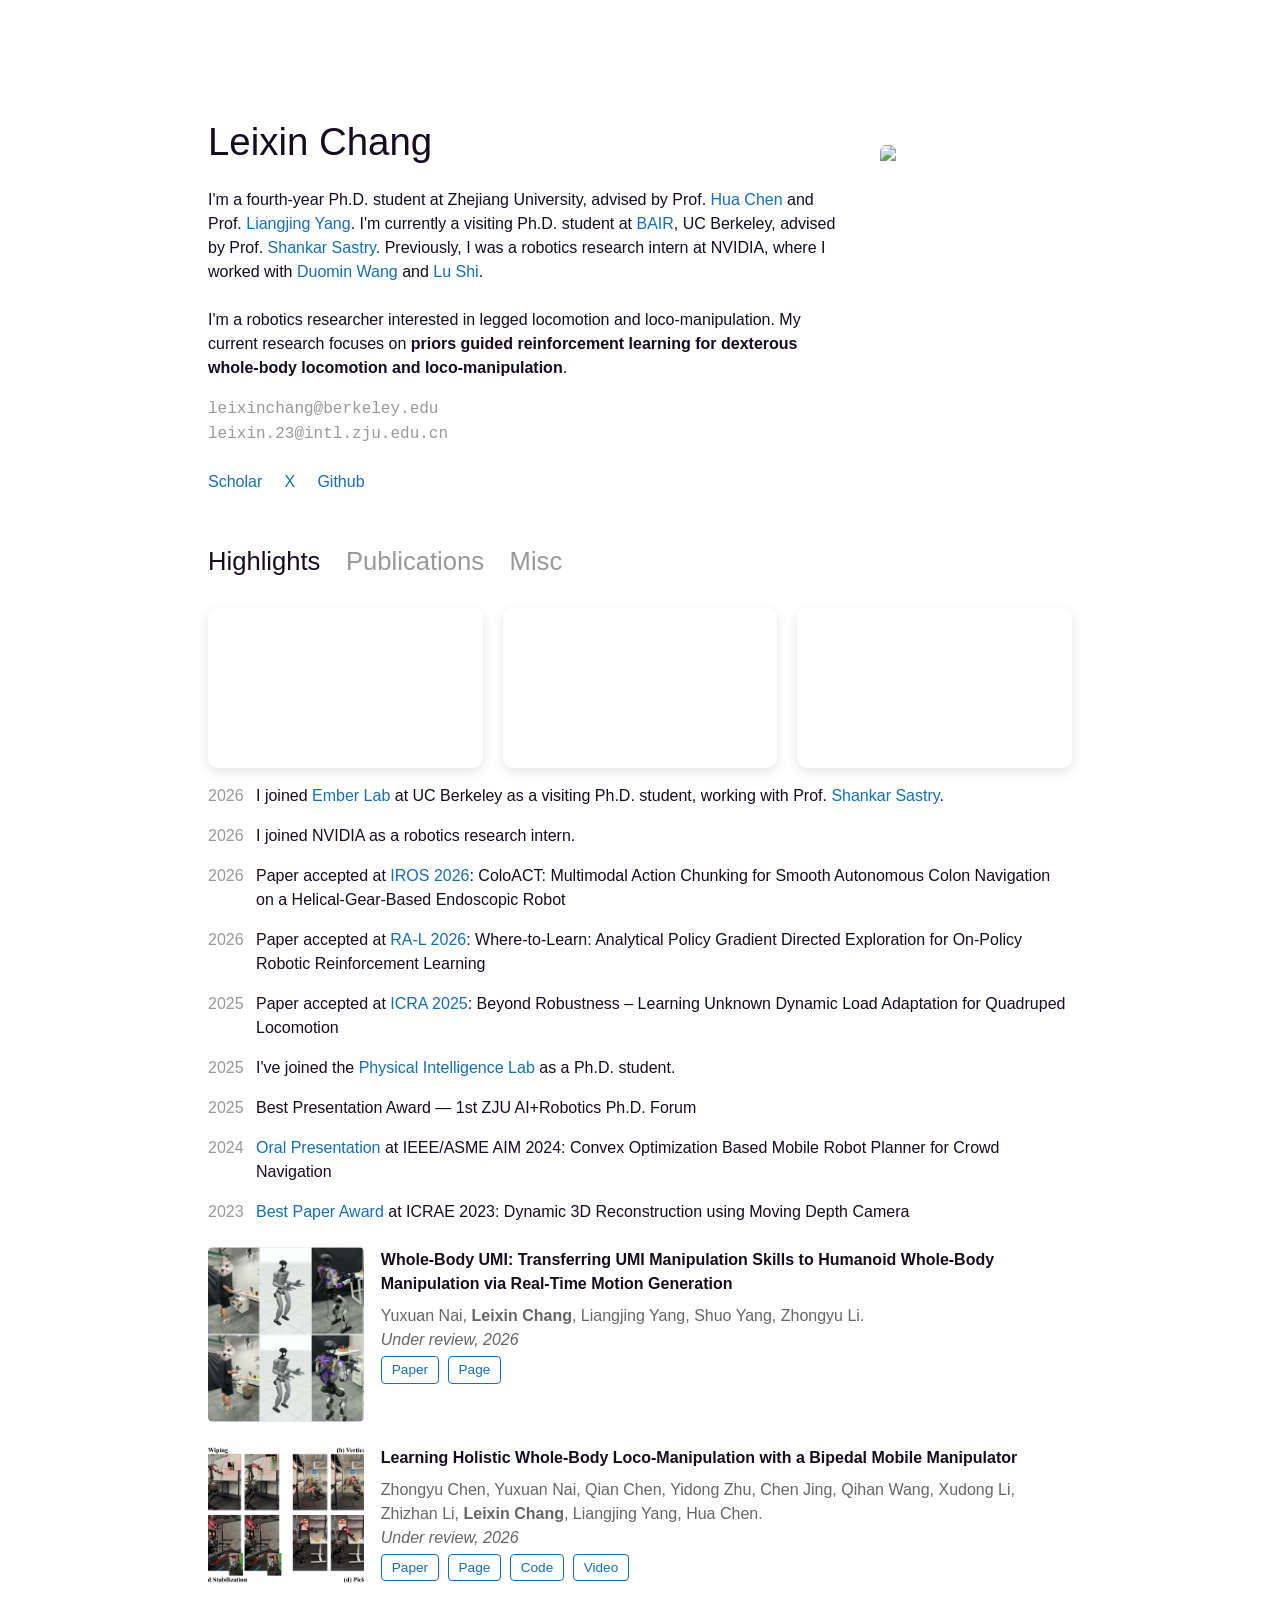
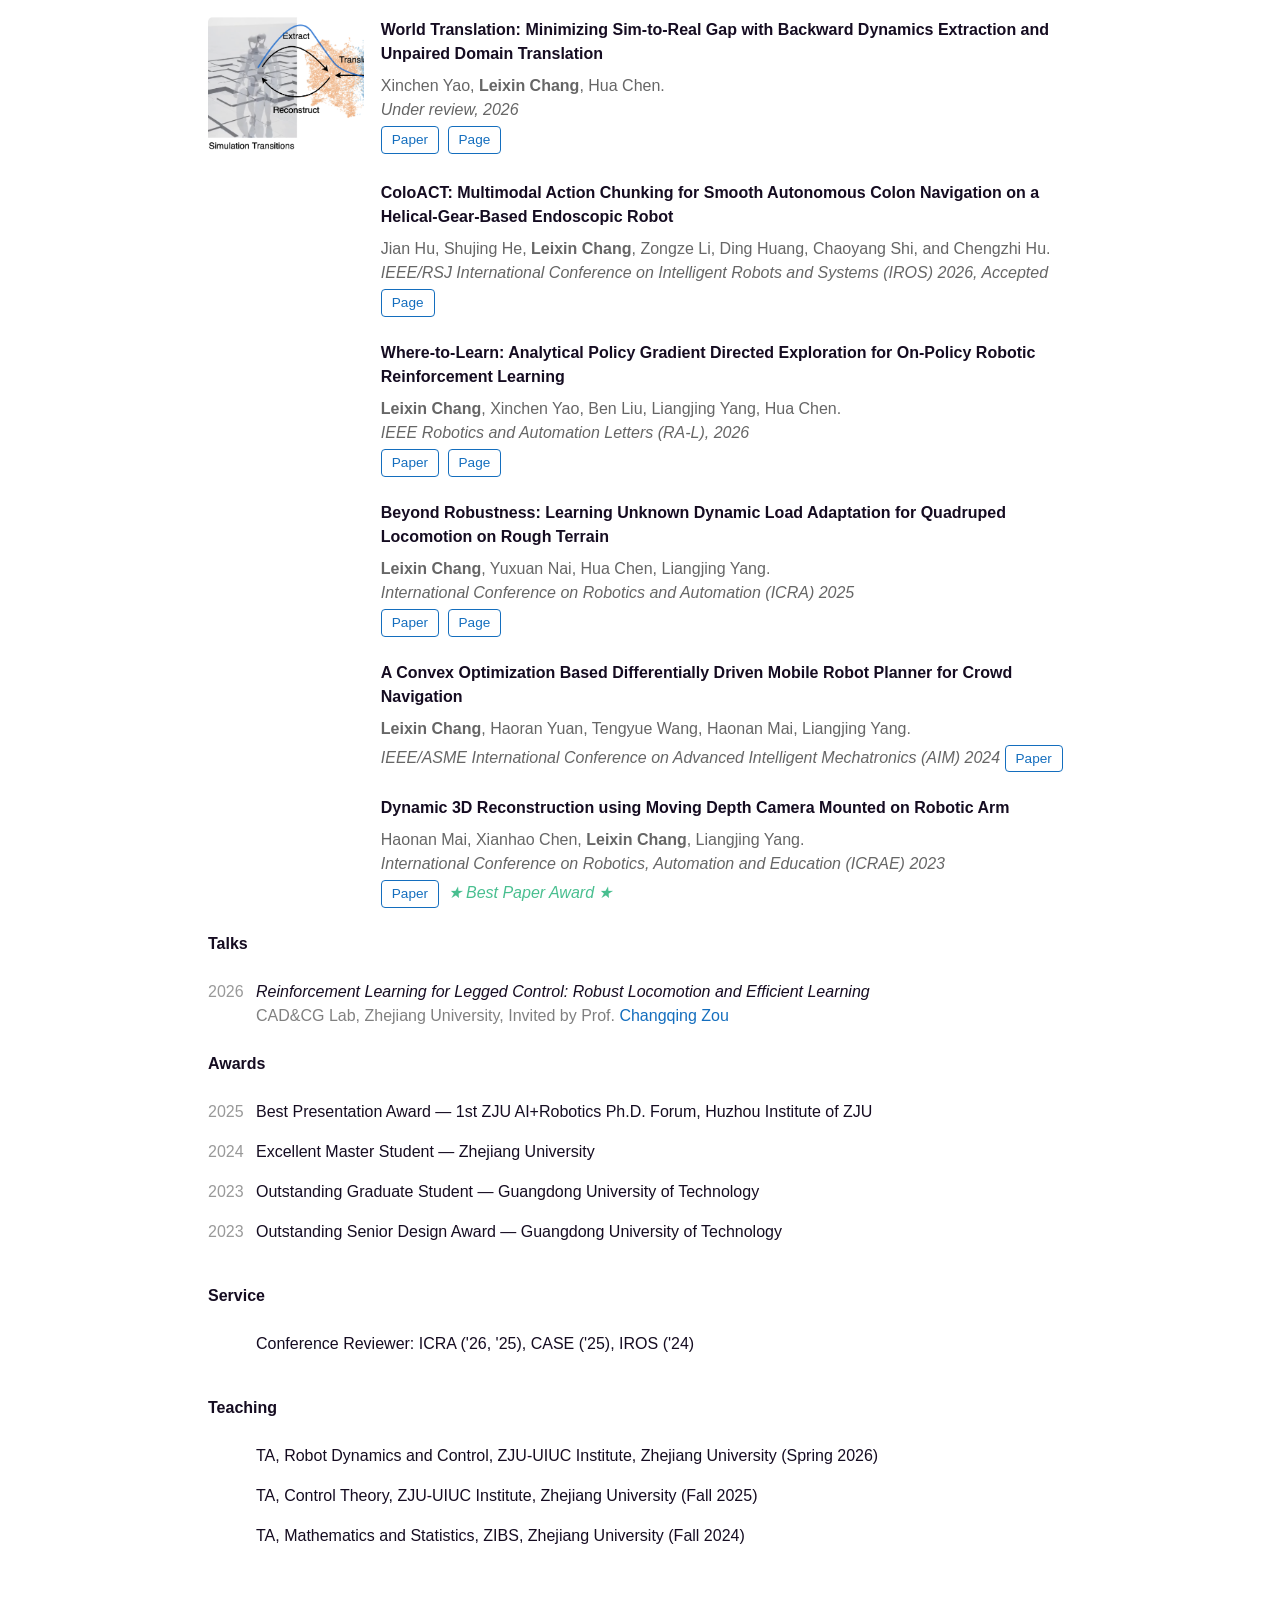
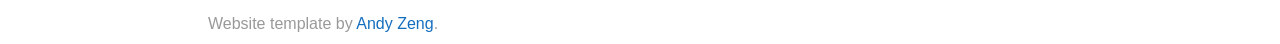
==== commit 737397ca: "Update Berkeley affiliation to BAIR" ====
--- a/index.html
+++ b/index.html
@@ -23,7 +23,7 @@
           I'm a fourth-year Ph.D. student at Zhejiang University, advised by Prof. <a
             href="https://www.linkedin.com/in/hua-chen-608a10113/">Hua Chen</a> and Prof. <a
             href="https://rvclab.github.io/">Liangjing Yang</a>.
-          I'm currently a visiting Ph.D. student at UC Berkeley, working with Prof. <a
+          I'm currently a visiting Ph.D. student at <a href="https://bair.berkeley.edu/">BAIR</a>, UC Berkeley, advised by Prof. <a
             href="https://www2.eecs.berkeley.edu/Faculty/Homepages/sastry.html">Shankar Sastry</a>.
           Previously, I was a robotics research intern at NVIDIA, where I worked with <a
             href="https://dorniwang.github.io/">Duomin Wang</a> and <a
